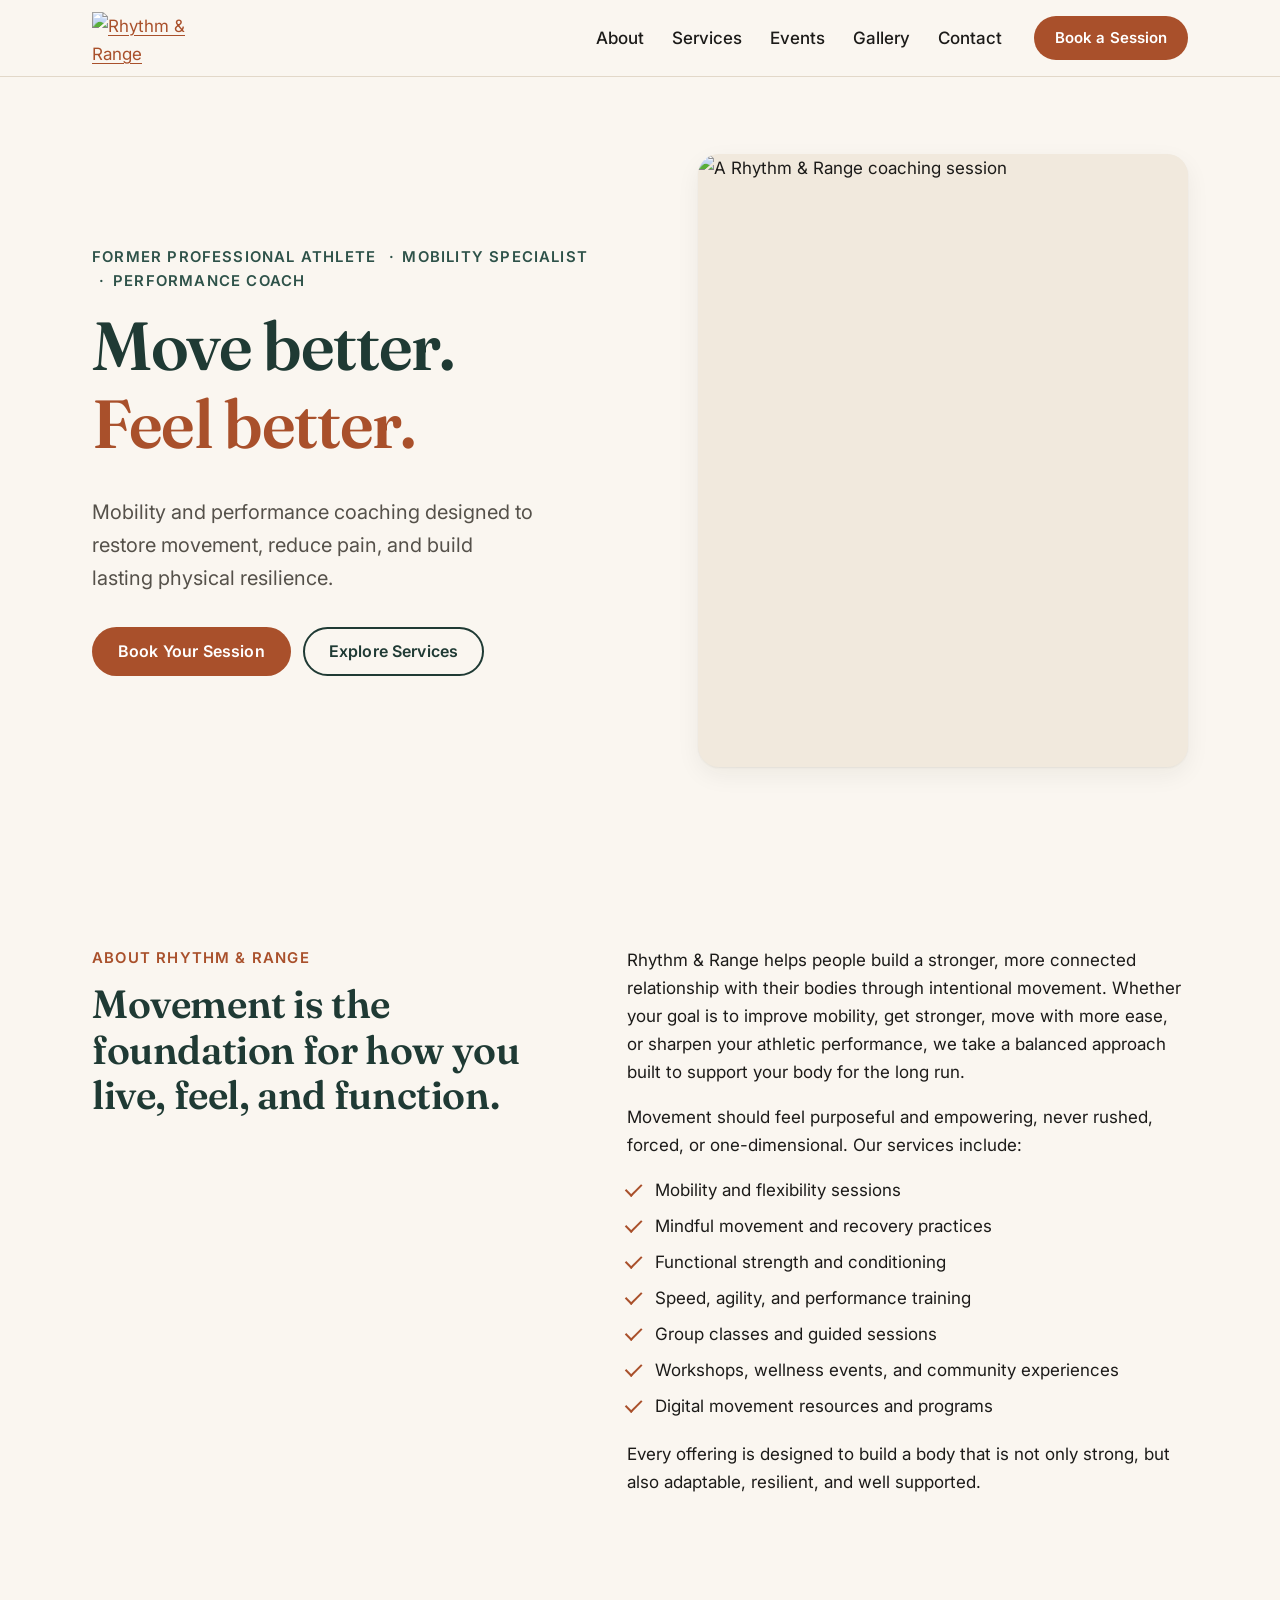
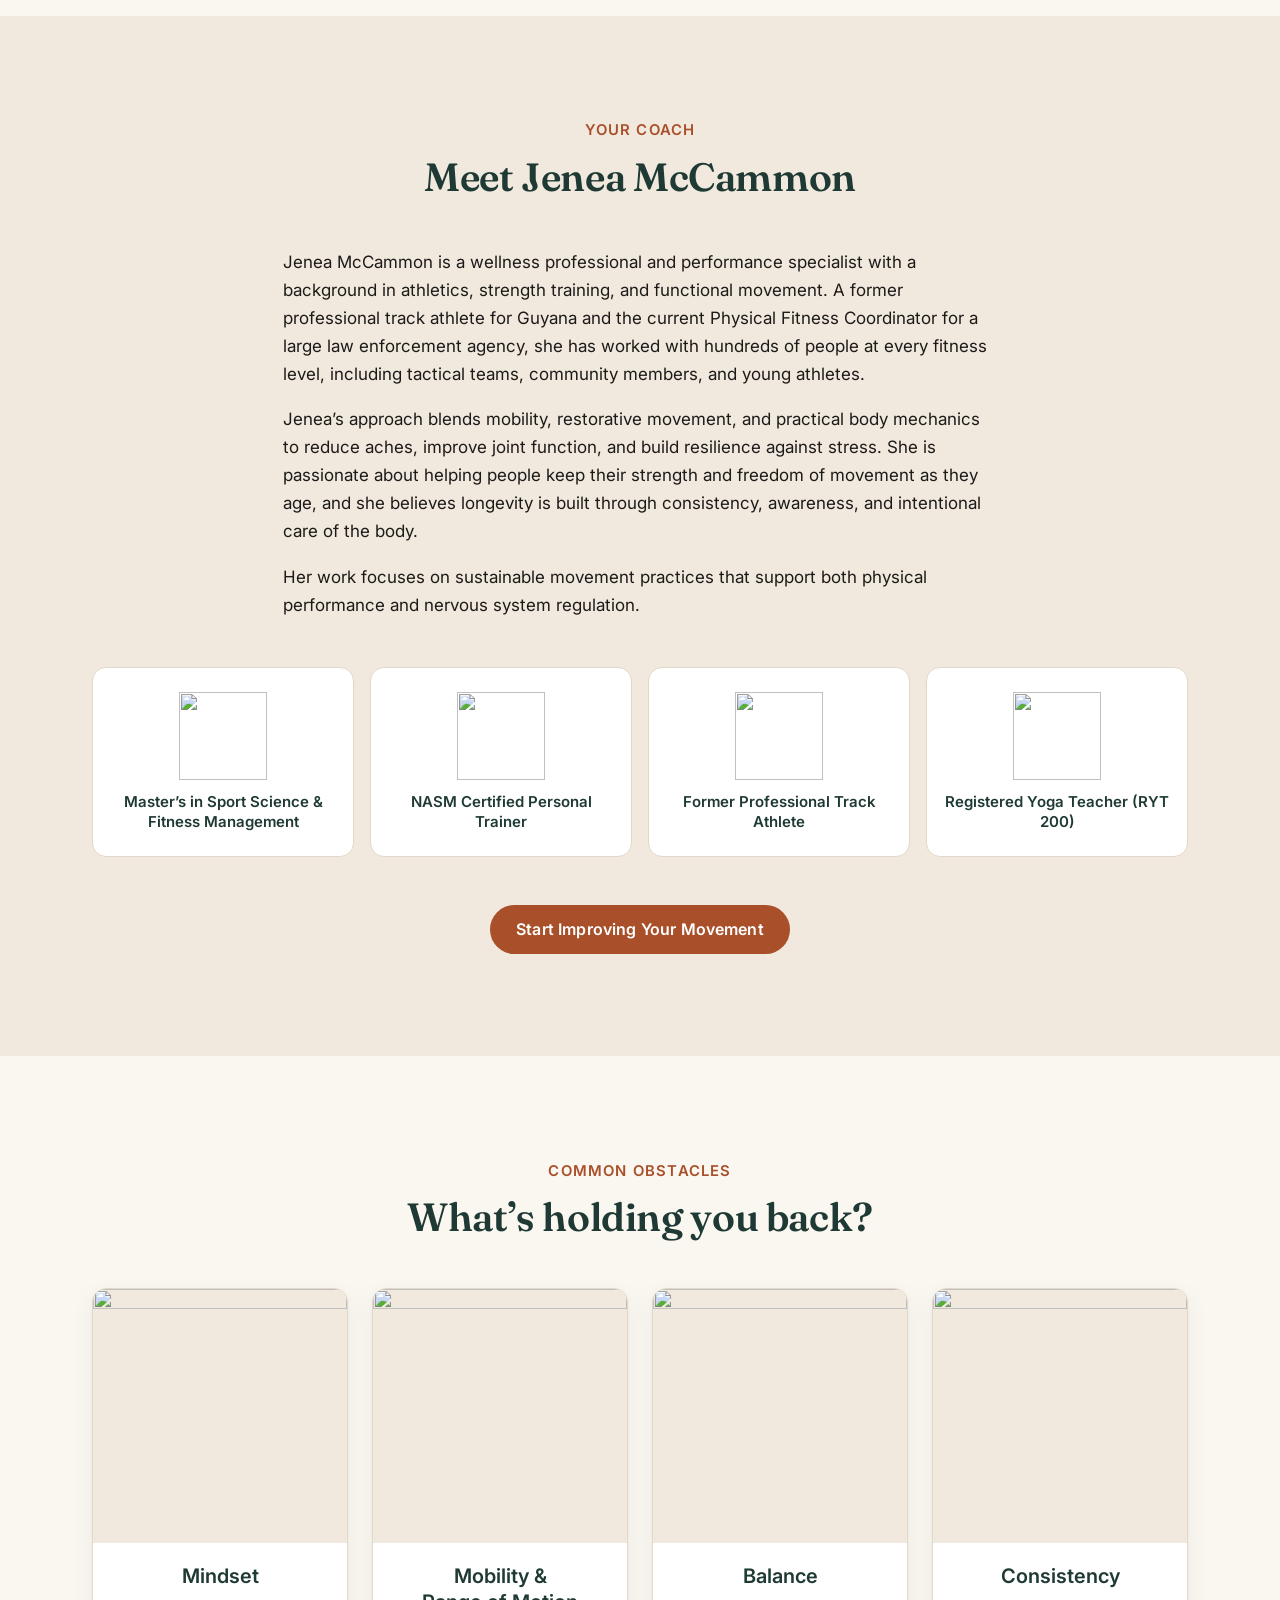
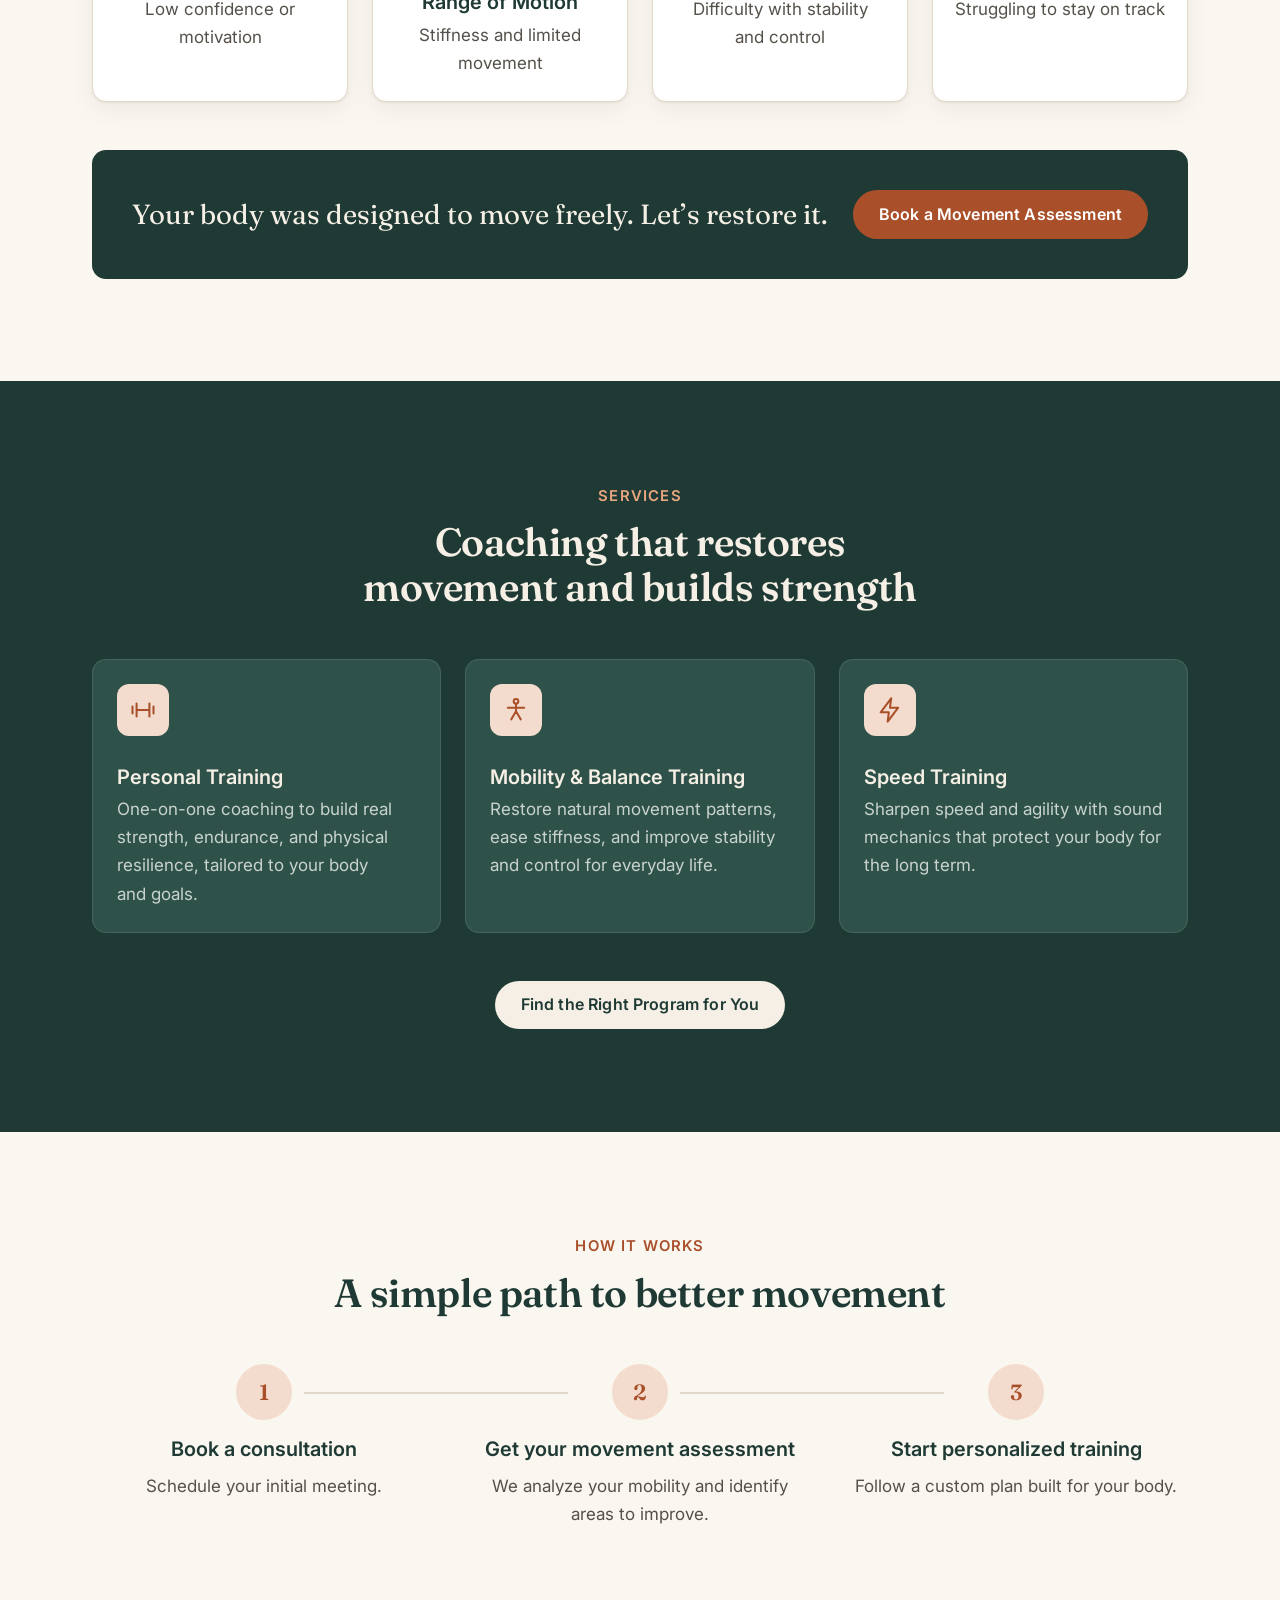
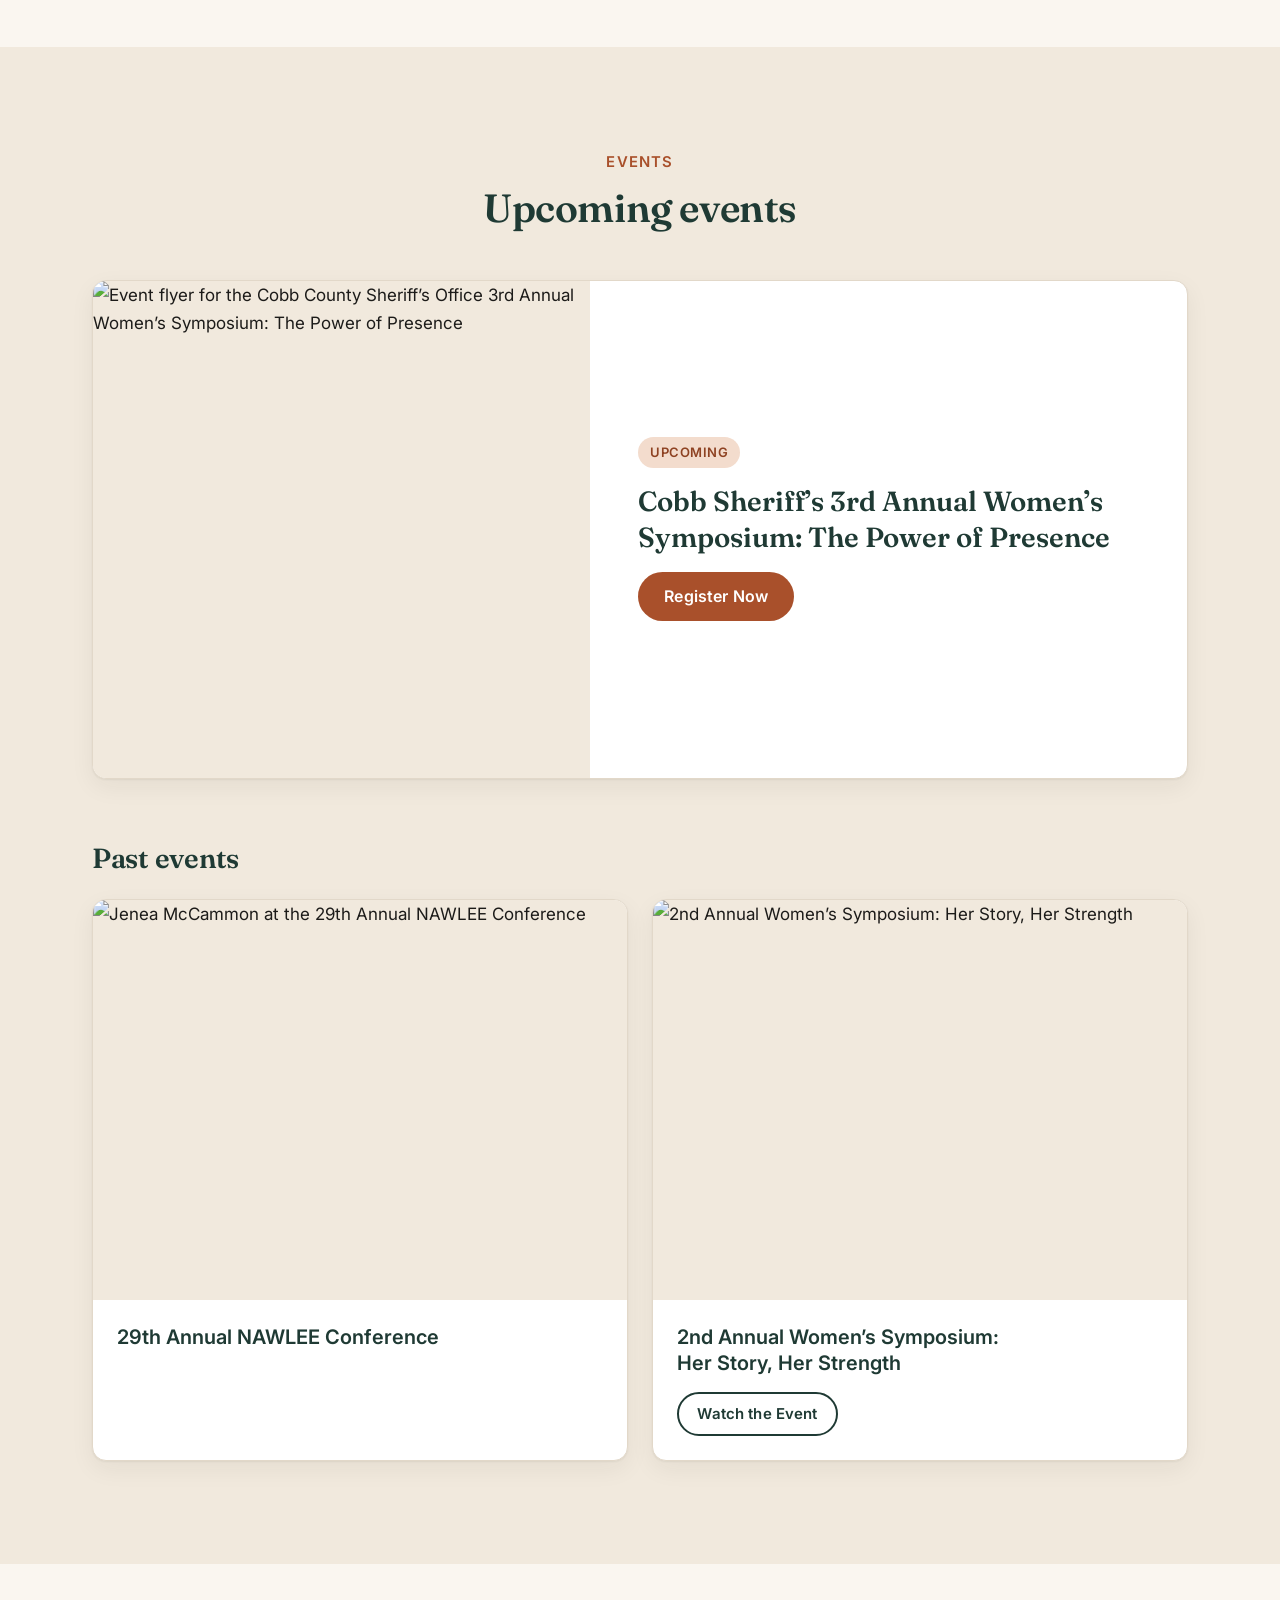
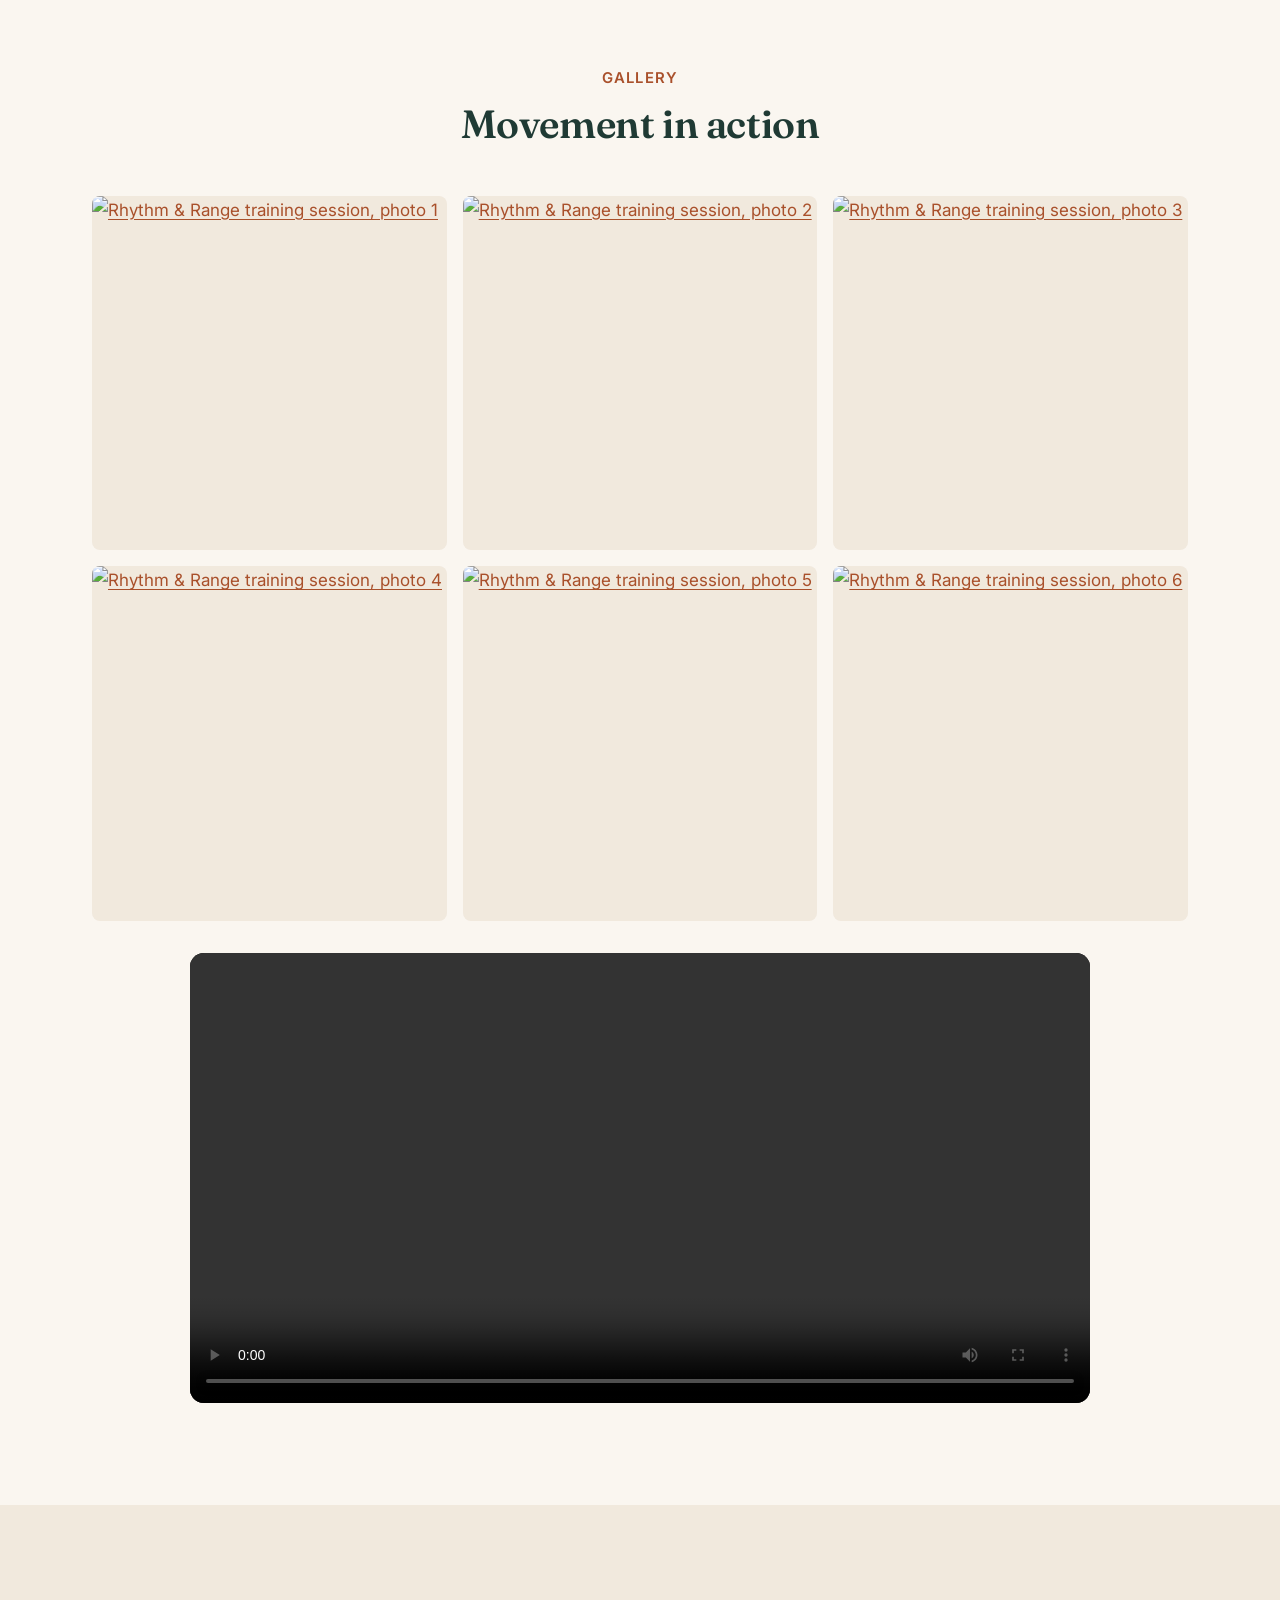
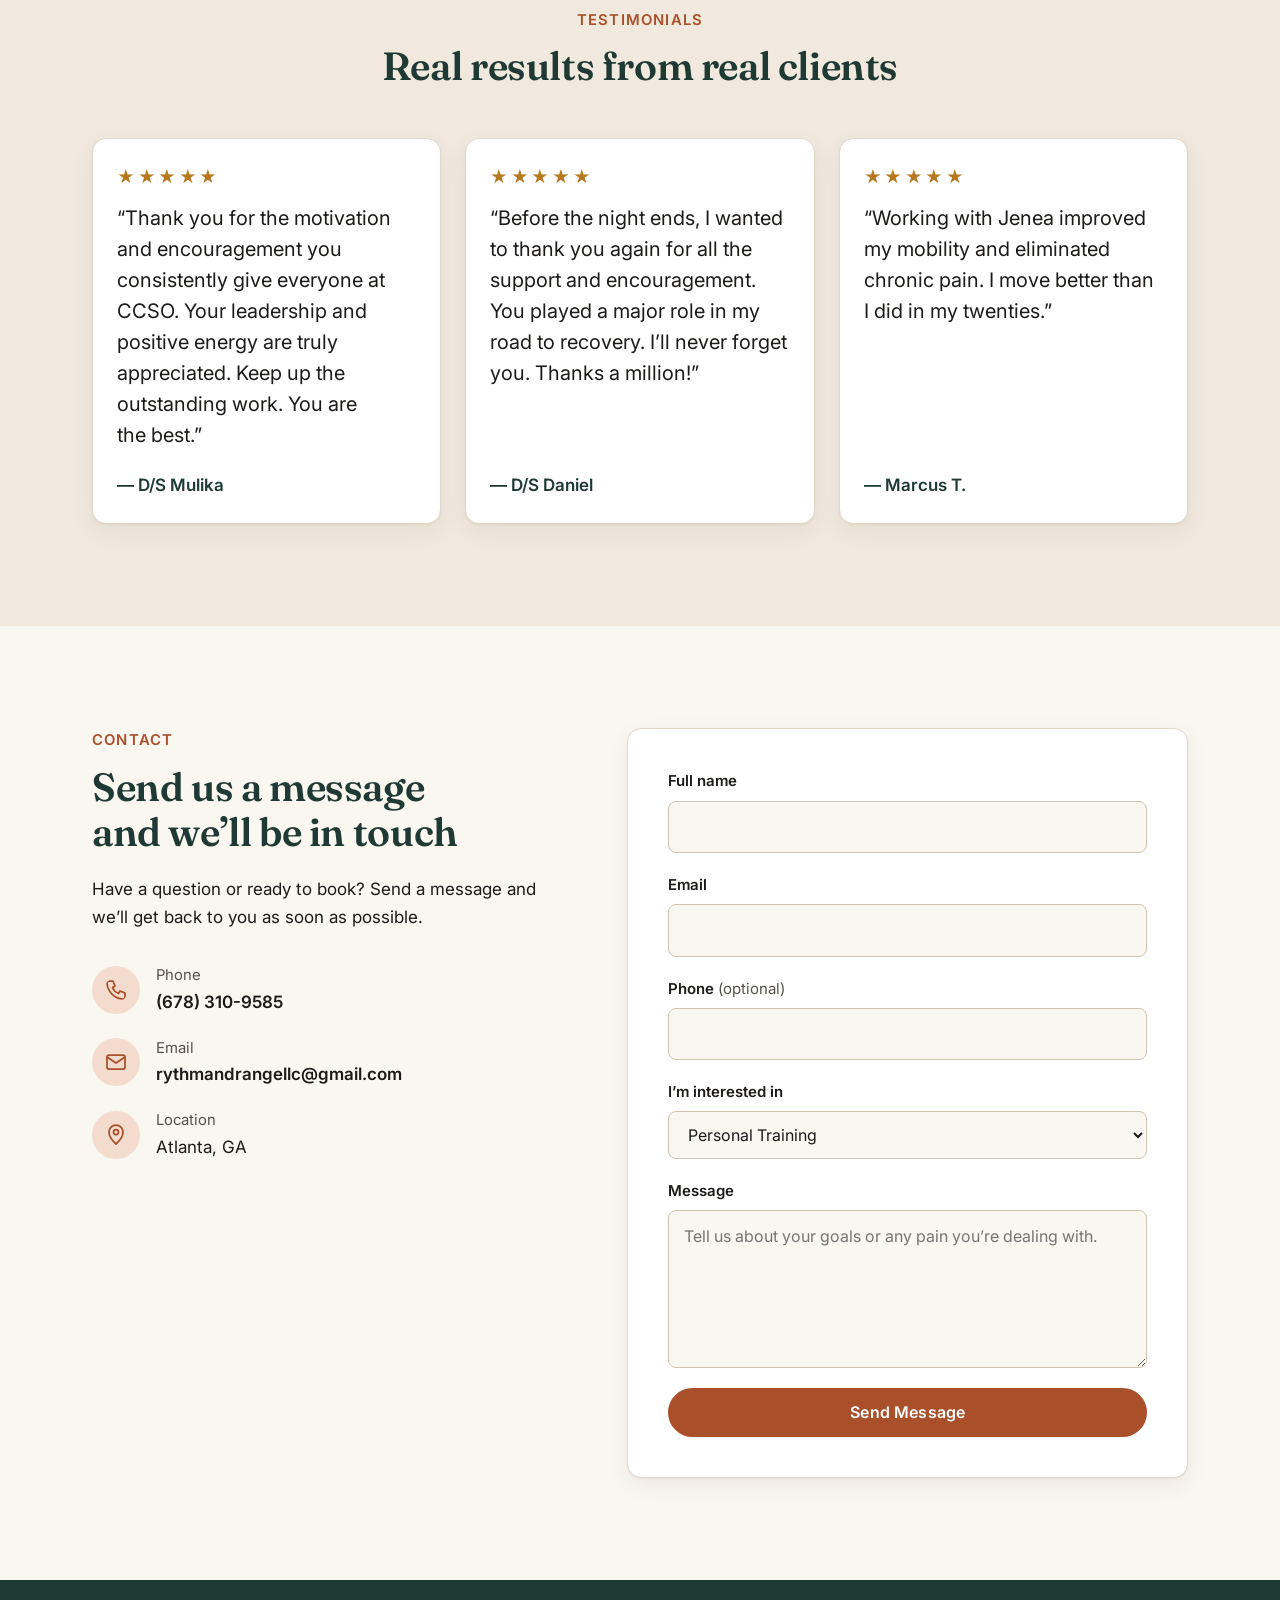
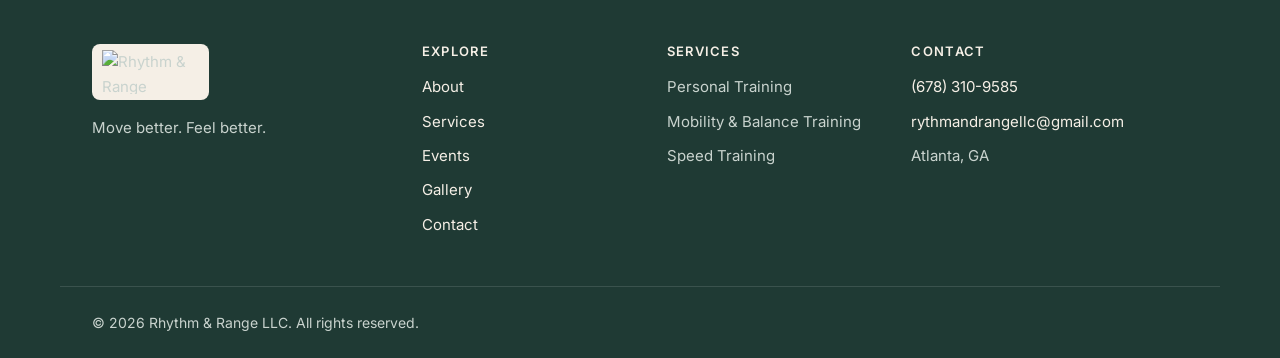
==== rhythmandrange/index.html @ 9c52c7d4 "Add static rebuild of rhythmandrange.com for Netlify Single-page HTML/CSS rebuild of the WordPress s" ====
<!doctype html>
<html lang="en-US">
<head>
  <meta charset="utf-8">
  <meta name="viewport" content="width=device-width, initial-scale=1">
  <title>Rhythm &amp; Range | Mobility &amp; Performance Coaching in Atlanta, GA</title>
  <meta name="description" content="Mobility and performance coaching in Atlanta with Jenea McCammon, a former professional track athlete, NASM-certified trainer, and registered yoga teacher. Move better. Feel better.">
  <link rel="canonical" href="https://rhythmandrange.com/">
  <meta name="theme-color" content="#1F3A34">

  <meta property="og:type" content="website">
  <meta property="og:site_name" content="Rhythm &amp; Range">
  <meta property="og:title" content="Rhythm &amp; Range | Move Better. Feel Better.">
  <meta property="og:description" content="Mobility and performance coaching that restores movement, reduces pain, and builds lasting physical resilience.">
  <meta property="og:url" content="https://rhythmandrange.com/">
  <meta property="og:image" content="https://rhythmandrange.com/images/hero.jpg">
  <meta name="twitter:card" content="summary_large_image">

  <link rel="icon" href="images/favicon-32.png" sizes="32x32">
  <link rel="icon" href="images/favicon-192.png" sizes="192x192">
  <link rel="apple-touch-icon" href="images/favicon-180.png">

  <link rel="preconnect" href="https://fonts.googleapis.com">
  <link rel="preconnect" href="https://fonts.gstatic.com" crossorigin>
  <link rel="stylesheet" href="https://fonts.googleapis.com/css2?family=Fraunces:opsz,wght@9..144,500;9..144,600&family=Inter:wght@400;500;600&display=swap">
  <link rel="stylesheet" href="styles.css">
  <link rel="preload" as="image" href="images/hero.jpg" fetchpriority="high">

  <script type="application/ld+json">
  {
    "@context": "https://schema.org",
    "@type": "HealthAndBeautyBusiness",
    "name": "Rhythm & Range",
    "url": "https://rhythmandrange.com/",
    "logo": "https://rhythmandrange.com/images/logo.webp",
    "image": "https://rhythmandrange.com/images/hero.jpg",
    "description": "Mobility and performance coaching designed to restore movement, reduce pain, and build long-term physical resilience.",
    "telephone": "+1-678-310-9585",
    "email": "rythmandrangellc@gmail.com",
    "address": { "@type": "PostalAddress", "addressLocality": "Atlanta", "addressRegion": "GA", "addressCountry": "US" },
    "founder": { "@type": "Person", "name": "Jenea McCammon" }
  }
  </script>
</head>
<body>
  <a class="skip-link" href="#main">Skip to content</a>

  <header class="site-header" id="top">
    <div class="container header-inner">
      <a class="brand" href="#top" aria-label="Rhythm &amp; Range home">
        <img src="images/logo.webp" alt="Rhythm &amp; Range" width="176" height="80">
      </a>

      <button class="nav-toggle" type="button" aria-expanded="false" aria-controls="site-nav">
        <span class="nav-toggle-bar" aria-hidden="true"></span>
        <span class="visually-hidden">Menu</span>
      </button>

      <nav class="site-nav" id="site-nav" aria-label="Main">
        <ul>
          <li><a href="#about">About</a></li>
          <li><a href="#services">Services</a></li>
          <li><a href="#events">Events</a></li>
          <li><a href="#gallery">Gallery</a></li>
          <li><a href="#contact">Contact</a></li>
        </ul>
        <a class="btn btn-primary btn-sm" href="#contact">Book a Session</a>
      </nav>
    </div>
  </header>

  <main id="main">
    <!-- Hero -->
    <section class="hero">
      <div class="container hero-inner">
        <div class="hero-copy">
          <p class="eyebrow hero-tags"><span>Former Professional Athlete</span> <span>Mobility Specialist</span> <span>Performance Coach</span></p>
          <h1>Move better. <span>Feel better.</span></h1>
          <p class="lead">Mobility and performance coaching designed to restore movement, reduce pain, and build lasting physical resilience.</p>
          <div class="btn-row">
            <a class="btn btn-primary" href="#contact">Book Your Session</a>
            <a class="btn btn-secondary" href="#services">Explore Services</a>
          </div>
        </div>
        <div class="hero-media">
          <img src="images/hero.jpg" alt="A Rhythm &amp; Range coaching session" width="720" height="880" fetchpriority="high">
        </div>
      </div>
    </section>

    <!-- About -->
    <section class="section" id="about" aria-labelledby="about-title">
      <div class="container split">
        <div>
          <p class="eyebrow">About Rhythm &amp; Range</p>
          <h2 id="about-title">Movement is the foundation for how you live, feel, and function.</h2>
        </div>
        <div class="prose">
          <p>Rhythm &amp; Range helps people build a stronger, more connected relationship with their bodies through intentional movement. Whether your goal is to improve mobility, get stronger, move with more ease, or sharpen your athletic performance, we take a balanced approach built to support your body for the long run.</p>
          <p>Movement should feel purposeful and empowering, never rushed, forced, or one-dimensional. Our services include:</p>
          <ul class="check-list">
            <li>Mobility and flexibility sessions</li>
            <li>Mindful movement and recovery practices</li>
            <li>Functional strength and conditioning</li>
            <li>Speed, agility, and performance training</li>
            <li>Group classes and guided sessions</li>
            <li>Workshops, wellness events, and community experiences</li>
            <li>Digital movement resources and programs</li>
          </ul>
          <p>Every offering is designed to build a body that is not only strong, but also adaptable, resilient, and well supported.</p>
        </div>
      </div>
    </section>

    <!-- Specialist -->
    <section class="section section-tint" aria-labelledby="specialist-title">
      <div class="container">
        <div class="section-head">
          <p class="eyebrow">Your Coach</p>
          <h2 id="specialist-title">Meet Jenea McCammon</h2>
        </div>
        <div class="prose prose-wide">
          <p>Jenea McCammon is a wellness professional and performance specialist with a background in athletics, strength training, and functional movement. A former professional track athlete for Guyana and the current Physical Fitness Coordinator for a large law enforcement agency, she has worked with hundreds of people at every fitness level, including tactical teams, community members, and young athletes.</p>
          <p>Jenea’s approach blends mobility, restorative movement, and practical body mechanics to reduce aches, improve joint function, and build resilience against stress. She is passionate about helping people keep their strength and freedom of movement as they age, and she believes longevity is built through consistency, awareness, and intentional care of the body.</p>
          <p>Her work focuses on sustainable movement practices that support both physical performance and nervous system regulation.</p>
        </div>

        <ul class="credentials" aria-label="Credentials">
          <li><img src="images/cred-masters.png" alt="" width="96" height="96" loading="lazy"><span>Master’s in Sport Science &amp; Fitness Management</span></li>
          <li><img src="images/cred-nasm.png" alt="" width="96" height="96" loading="lazy"><span>NASM Certified Personal Trainer</span></li>
          <li><img src="images/cred-track.webp" alt="" width="96" height="96" loading="lazy"><span>Former Professional Track Athlete</span></li>
          <li><img src="images/cred-ryt.webp" alt="" width="96" height="96" loading="lazy"><span>Registered Yoga Teacher (RYT 200)</span></li>
        </ul>

        <div class="center">
          <a class="btn btn-primary" href="#contact">Start Improving Your Movement</a>
        </div>
      </div>
    </section>

    <!-- Challenges -->
    <section class="section" aria-labelledby="challenges-title">
      <div class="container">
        <div class="section-head">
          <p class="eyebrow">Common Obstacles</p>
          <h2 id="challenges-title">What’s holding you back?</h2>
        </div>
        <ul class="card-grid card-grid-4">
          <li class="card card-media">
            <img src="images/focus-mindset.png" alt="" width="296" height="300" loading="lazy">
            <h3>Mindset</h3>
            <p>Low confidence or motivation</p>
          </li>
          <li class="card card-media">
            <img src="images/focus-mobility.jpg" alt="" width="296" height="300" loading="lazy">
            <h3>Mobility &amp; Range of Motion</h3>
            <p>Stiffness and limited movement</p>
          </li>
          <li class="card card-media">
            <img src="images/focus-balance.png" alt="" width="296" height="300" loading="lazy">
            <h3>Balance</h3>
            <p>Difficulty with stability and control</p>
          </li>
          <li class="card card-media">
            <img src="images/focus-consistency.png" alt="" width="296" height="300" loading="lazy">
            <h3>Consistency</h3>
            <p>Struggling to stay on track</p>
          </li>
        </ul>
        <div class="callout">
          <p>Your body was designed to move freely. Let’s restore it.</p>
          <a class="btn btn-primary" href="#contact">Book a Movement Assessment</a>
        </div>
      </div>
    </section>

    <!-- Services -->
    <section class="section section-dark" id="services" aria-labelledby="services-title">
      <div class="container">
        <div class="section-head">
          <p class="eyebrow">Services</p>
          <h2 id="services-title">Coaching that restores movement and builds strength</h2>
        </div>
        <ul class="card-grid card-grid-3">
          <li class="card service">
            <svg class="icon" viewBox="0 0 24 24" aria-hidden="true"><path d="M6.5 6.5v11M17.5 6.5v11M3 9v6M21 9v6M6.5 12h11"/></svg>
            <h3>Personal Training</h3>
            <p>One-on-one coaching to build real strength, endurance, and physical resilience, tailored to your body and goals.</p>
          </li>
          <li class="card service">
            <svg class="icon" viewBox="0 0 24 24" aria-hidden="true"><circle cx="12" cy="4.5" r="2"/><path d="M12 7v6m0 0-4 7m4-7 4 7M5 10h14"/></svg>
            <h3>Mobility &amp; Balance Training</h3>
            <p>Restore natural movement patterns, ease stiffness, and improve stability and control for everyday life.</p>
          </li>
          <li class="card service">
            <svg class="icon" viewBox="0 0 24 24" aria-hidden="true"><path d="M13 2 4 14h7l-1 8 9-12h-7l1-8z"/></svg>
            <h3>Speed Training</h3>
            <p>Sharpen speed and agility with sound mechanics that protect your body for the long term.</p>
          </li>
        </ul>
        <div class="center">
          <a class="btn btn-on-dark" href="#contact">Find the Right Program for You</a>
        </div>
      </div>
    </section>

    <!-- Process -->
    <section class="section" aria-labelledby="process-title">
      <div class="container">
        <div class="section-head">
          <p class="eyebrow">How It Works</p>
          <h2 id="process-title">A simple path to better movement</h2>
        </div>
        <ol class="steps">
          <li>
            <span class="step-num" aria-hidden="true">1</span>
            <h3>Book a consultation</h3>
            <p>Schedule your initial meeting.</p>
          </li>
          <li>
            <span class="step-num" aria-hidden="true">2</span>
            <h3>Get your movement assessment</h3>
            <p>We analyze your mobility and identify areas to improve.</p>
          </li>
          <li>
            <span class="step-num" aria-hidden="true">3</span>
            <h3>Start personalized training</h3>
            <p>Follow a custom plan built for your body.</p>
          </li>
        </ol>
      </div>
    </section>

    <!-- Events -->
    <section class="section section-tint" id="events" aria-labelledby="events-title">
      <div class="container">
        <div class="section-head">
          <p class="eyebrow">Events</p>
          <h2 id="events-title">Upcoming events</h2>
        </div>
        <article class="event event-feature">
          <img src="images/event-symposium-3.webp" alt="Event flyer for the Cobb County Sheriff’s Office 3rd Annual Women’s Symposium: The Power of Presence" width="768" height="768" loading="lazy">
          <div class="event-body">
            <p class="tag">Upcoming</p>
            <h3>Cobb Sheriff’s 3rd Annual Women’s Symposium: The Power of Presence</h3>
            <a class="btn btn-primary" href="https://www.zeffy.com/en-US/ticketing/the-power-of-presence-ccso-women-in-law-enforcement-symposium" target="_blank" rel="noopener">Register Now<span class="visually-hidden"> (opens in a new tab)</span></a>
          </div>
        </article>

        <h2 class="subhead" id="past-events">Past events</h2>
        <ul class="card-grid card-grid-2" aria-labelledby="past-events">
          <li class="card event">
            <img src="images/event-nawlee.jpeg" alt="Jenea McCammon at the 29th Annual NAWLEE Conference" width="798" height="1024" loading="lazy">
            <div class="event-body">
              <h3>29th Annual NAWLEE Conference</h3>
            </div>
          </li>
          <li class="card event">
            <img src="images/event-symposium-2.jpg" alt="2nd Annual Women’s Symposium: Her Story, Her Strength" width="1024" height="587" loading="lazy">
            <div class="event-body">
              <h3>2nd Annual Women’s Symposium: Her Story, Her Strength</h3>
              <a class="btn btn-secondary btn-sm" href="https://www.youtube.com/watch?v=nhtXXKRwZ-I" target="_blank" rel="noopener">Watch the Event<span class="visually-hidden"> (opens in a new tab)</span></a>
            </div>
          </li>
        </ul>
      </div>
    </section>

    <!-- Gallery -->
    <section class="section" id="gallery" aria-labelledby="gallery-title">
      <div class="container">
        <div class="section-head">
          <p class="eyebrow">Gallery</p>
          <h2 id="gallery-title">Movement in action</h2>
        </div>
        <ul class="gallery">
          <li><a href="images/gallery-1.jpg"><img src="images/gallery-1.jpg" alt="Rhythm &amp; Range training session, photo 1" loading="lazy"></a></li>
          <li><a href="images/gallery-2.jpg"><img src="images/gallery-2.jpg" alt="Rhythm &amp; Range training session, photo 2" loading="lazy"></a></li>
          <li><a href="images/gallery-3.jpeg"><img src="images/gallery-3.jpeg" alt="Rhythm &amp; Range training session, photo 3" loading="lazy"></a></li>
          <li><a href="images/gallery-4.webp"><img src="images/gallery-4.webp" alt="Rhythm &amp; Range training session, photo 4" loading="lazy"></a></li>
          <li><a href="images/gallery-5.jpg"><img src="images/gallery-5.jpg" alt="Rhythm &amp; Range training session, photo 5" loading="lazy"></a></li>
          <li><a href="images/gallery-6.png"><img src="images/gallery-6.png" alt="Rhythm &amp; Range training session, photo 6" loading="lazy"></a></li>
        </ul>
        <video class="gallery-video" src="images/movement.mp4" controls preload="metadata" playsinline controlslist="nodownload" aria-label="Rhythm &amp; Range movement session video"></video>
      </div>

      <dialog class="lightbox" aria-label="Photo viewer">
        <img src="" alt="">
        <button class="lightbox-close" type="button" aria-label="Close photo viewer">×</button>
      </dialog>
    </section>

    <!-- Testimonials -->
    <section class="section section-tint" aria-labelledby="testimonials-title">
      <div class="container">
        <div class="section-head">
          <p class="eyebrow">Testimonials</p>
          <h2 id="testimonials-title">Real results from real clients</h2>
        </div>
        <ul class="card-grid card-grid-3">
          <li class="card quote">
            <p class="stars" aria-label="5 out of 5 stars">★★★★★</p>
            <blockquote><p>“Thank you for the motivation and encouragement you consistently give everyone at CCSO. Your leadership and positive energy are truly appreciated. Keep up the outstanding work. You are the best.”</p></blockquote>
            <p class="cite">D/S Mulika</p>
          </li>
          <li class="card quote">
            <p class="stars" aria-label="5 out of 5 stars">★★★★★</p>
            <blockquote><p>“Before the night ends, I wanted to thank you again for all the support and encouragement. You played a major role in my road to recovery. I’ll never forget you. Thanks a million!”</p></blockquote>
            <p class="cite">D/S Daniel</p>
          </li>
          <li class="card quote">
            <p class="stars" aria-label="5 out of 5 stars">★★★★★</p>
            <blockquote><p>“Working with Jenea improved my mobility and eliminated chronic pain. I move better than I did in my twenties.”</p></blockquote>
            <p class="cite">Marcus T.</p>
          </li>
        </ul>
      </div>
    </section>

    <!-- Contact -->
    <section class="section" id="contact" aria-labelledby="contact-title">
      <div class="container split">
        <div>
          <p class="eyebrow">Contact</p>
          <h2 id="contact-title">Send us a message and we’ll be in touch</h2>
          <p>Have a question or ready to book? Send a message and we’ll get back to you as soon as possible.</p>
          <ul class="contact-list">
            <li>
              <svg class="icon" viewBox="0 0 24 24" aria-hidden="true"><path d="M5 3h4l2 5-2.5 1.5a11 11 0 0 0 6 6L16 13l5 2v4a2 2 0 0 1-2 2A17 17 0 0 1 3 5a2 2 0 0 1 2-2"/></svg>
              <div><span class="label">Phone</span><a href="tel:+16783109585">(678) 310-9585</a></div>
            </li>
            <li>
              <svg class="icon" viewBox="0 0 24 24" aria-hidden="true"><rect x="3" y="5" width="18" height="14" rx="2"/><path d="m3 7 9 6 9-6"/></svg>
              <div><span class="label">Email</span><a href="mailto:rythmandrangellc@gmail.com">rythmandrangellc@gmail.com</a></div>
            </li>
            <li>
              <svg class="icon" viewBox="0 0 24 24" aria-hidden="true"><path d="M12 21s-7-6.2-7-12a7 7 0 0 1 14 0c0 5.8-7 12-7 12z"/><circle cx="12" cy="9" r="2.5"/></svg>
              <div><span class="label">Location</span><span>Atlanta, GA</span></div>
            </li>
          </ul>
        </div>

        <form class="form card" name="contact" method="POST" action="/thank-you.html" data-netlify="true" netlify-honeypot="company">
          <input type="hidden" name="form-name" value="contact">
          <p class="visually-hidden"><label>Leave this field empty <input name="company" tabindex="-1" autocomplete="off"></label></p>

          <div class="field">
            <label for="name">Full name</label>
            <input id="name" name="name" type="text" autocomplete="name" required>
          </div>
          <div class="field">
            <label for="email">Email</label>
            <input id="email" name="email" type="email" autocomplete="email" required>
          </div>
          <div class="field">
            <label for="phone">Phone <span class="optional">(optional)</span></label>
            <input id="phone" name="phone" type="tel" autocomplete="tel" inputmode="tel">
          </div>
          <div class="field">
            <label for="interest">I’m interested in</label>
            <select id="interest" name="interest">
              <option>Personal Training</option>
              <option>Mobility &amp; Balance Training</option>
              <option>Speed Training</option>
              <option>Group classes or events</option>
              <option>Not sure yet</option>
            </select>
          </div>
          <div class="field">
            <label for="message">Message</label>
            <textarea id="message" name="message" rows="5" placeholder="Tell us about your goals or any pain you’re dealing with."></textarea>
          </div>
          <button class="btn btn-primary btn-block" type="submit">Send Message</button>
        </form>
      </div>
    </section>
  </main>

  <footer class="site-footer">
    <div class="container footer-grid">
      <div>
        <img class="footer-logo" src="images/logo.webp" alt="Rhythm &amp; Range" width="176" height="80" loading="lazy">
        <p>Move better. Feel better.</p>
      </div>
      <nav aria-label="Footer">
        <h2>Explore</h2>
        <ul>
          <li><a href="#about">About</a></li>
          <li><a href="#services">Services</a></li>
          <li><a href="#events">Events</a></li>
          <li><a href="#gallery">Gallery</a></li>
          <li><a href="#contact">Contact</a></li>
        </ul>
      </nav>
      <div>
        <h2>Services</h2>
        <ul>
          <li>Personal Training</li>
          <li>Mobility &amp; Balance Training</li>
          <li>Speed Training</li>
        </ul>
      </div>
      <div>
        <h2>Contact</h2>
        <ul>
          <li><a href="tel:+16783109585">(678) 310-9585</a></li>
          <li><a href="mailto:rythmandrangellc@gmail.com">rythmandrangellc@gmail.com</a></li>
          <li>Atlanta, GA</li>
        </ul>
      </div>
    </div>
    <div class="container footer-bottom">
      <p>© <span data-year>2026</span> Rhythm &amp; Range LLC. All rights reserved.</p>
    </div>
  </footer>

  <script src="main.js" defer></script>
</body>
</html>
---- rhythmandrange/styles.css ----
/* Rhythm & Range
   All brand colors live in :root. To retune the palette to the photography,
   change these tokens only. Every text/background pair below meets WCAG AA. */
:root {
  /* Palette: earthy wellness, deep evergreen + warm clay on sand */
  --ink: #1C1B19;          /* body text */
  --ink-muted: #55514A;    /* secondary text (7.0:1 on --bg) */
  --bg: #FAF6F0;           /* page background (warm sand) */
  --surface: #FFFFFF;      /* cards, form */
  --tint: #F1E9DD;         /* alternating sections */
  --line: #E2D8C9;         /* borders, dividers */
  --primary: #1F3A34;      /* evergreen: dark sections, headings */
  --primary-soft: #2E5249;
  --accent: #A9502B;       /* clay: primary buttons (5.3:1 with white) */
  --accent-hover: #8E4222;
  --accent-soft: #F3DCCD;  /* clay tint for tags/icons */
  --on-dark: #F5EFE6;
  --on-dark-muted: #C9D3CE;
  --focus: #D98A3D;

  --font-display: "Fraunces", Georgia, "Times New Roman", serif;
  --font-body: "Inter", system-ui, -apple-system, "Segoe UI", Roboto, sans-serif;

  /* Fluid type scale (1.25 ratio) */
  --step--1: clamp(0.875rem, 0.85rem + 0.1vw, 0.9375rem);
  --step-0: clamp(1rem, 0.97rem + 0.15vw, 1.0625rem);
  --step-1: clamp(1.125rem, 1.08rem + 0.25vw, 1.25rem);
  --step-2: clamp(1.375rem, 1.25rem + 0.6vw, 1.75rem);
  --step-3: clamp(1.75rem, 1.5rem + 1.2vw, 2.5rem);
  --step-4: clamp(2.5rem, 1.9rem + 3vw, 4.25rem);

  --radius: 14px;
  --radius-sm: 8px;
  --shadow: 0 1px 2px rgb(28 27 25 / 0.06), 0 8px 24px rgb(28 27 25 / 0.06);
  --container: 1160px;
  --gutter: clamp(1rem, 4vw, 2rem);
  --section-y: clamp(4rem, 8vw, 7rem);
  --header-h: 76px;
}

*, *::before, *::after { box-sizing: border-box; }
html { scroll-behavior: smooth; scroll-padding-top: var(--header-h); -webkit-text-size-adjust: 100%; }
@media (prefers-reduced-motion: reduce) { html { scroll-behavior: auto; } *, *::before, *::after { transition: none !important; } }
body {
  margin: 0;
  background: var(--bg);
  color: var(--ink);
  font-family: var(--font-body);
  font-size: var(--step-0);
  line-height: 1.65;
  -webkit-font-smoothing: antialiased;
  text-rendering: optimizeLegibility;
}
img, video { display: block; max-width: 100%; height: auto; }
a { color: var(--accent); text-underline-offset: 3px; }
a:hover { color: var(--accent-hover); }
:focus-visible { outline: 3px solid var(--focus); outline-offset: 3px; border-radius: 4px; }
ul, ol { padding: 0; margin: 0; list-style: none; }

h1, h2, h3 { font-family: var(--font-display); color: var(--primary); font-weight: 600; line-height: 1.15; letter-spacing: -0.01em; margin: 0 0 0.5em; text-wrap: balance; }
h1 { font-size: var(--step-4); letter-spacing: -0.02em; }
h2 { font-size: var(--step-3); }
h3 { font-size: var(--step-1); font-family: var(--font-body); font-weight: 600; letter-spacing: 0; line-height: 1.3; }
p { margin: 0 0 1em; text-wrap: pretty; }

.container { width: 100%; max-width: var(--container); margin-inline: auto; padding-inline: var(--gutter); }
.center { text-align: center; margin-top: 3rem; }
.visually-hidden { position: absolute !important; width: 1px; height: 1px; overflow: hidden; clip: rect(0 0 0 0); white-space: nowrap; }
.skip-link { position: absolute; left: 1rem; top: -100px; z-index: 100; background: var(--primary); color: var(--on-dark); padding: 0.75rem 1rem; border-radius: var(--radius-sm); }
.skip-link:focus { top: 1rem; }

.eyebrow { font-size: var(--step--1); font-weight: 600; letter-spacing: 0.08em; text-transform: uppercase; color: var(--accent); margin-bottom: 0.75rem; }
.lead { font-size: var(--step-1); color: var(--ink-muted); max-width: 34ch; }

/* Buttons: one primary style, one secondary, consistent sizing, 48px touch target */
.btn {
  display: inline-flex; align-items: center; justify-content: center; gap: 0.5rem;
  min-height: 48px; padding: 0.8rem 1.5rem;
  font: 600 1rem/1.2 var(--font-body); letter-spacing: 0.01em;
  border-radius: 999px; border: 2px solid transparent;
  text-decoration: none; cursor: pointer; white-space: nowrap;
  transition: background-color .2s, color .2s, border-color .2s, transform .2s;
}
.btn:active { transform: translateY(1px); }
.btn-primary { background: var(--accent); color: #fff; }
.btn-primary:hover { background: var(--accent-hover); color: #fff; }
.btn-secondary { background: transparent; color: var(--primary); border-color: var(--primary); }
.btn-secondary:hover { background: var(--primary); color: var(--on-dark); }
.btn-on-dark { background: var(--on-dark); color: var(--primary); }
.btn-on-dark:hover { background: #fff; color: var(--primary); }
.btn-sm { min-height: 44px; padding: 0.6rem 1.15rem; font-size: 0.9375rem; }
.btn-block { width: 100%; }
.btn-row { display: flex; flex-wrap: wrap; gap: 0.75rem; margin-top: 2rem; }

/* Header */
.site-header { position: sticky; top: 0; z-index: 50; background: rgb(250 246 240 / 0.92); backdrop-filter: saturate(1.4) blur(10px); border-bottom: 1px solid var(--line); }
.header-inner { display: flex; align-items: center; justify-content: space-between; min-height: var(--header-h); gap: 1rem; }
.brand img { height: 52px; width: auto; }
.site-nav { display: flex; align-items: center; gap: 2rem; }
.site-nav ul { display: flex; gap: 1.75rem; }
.site-nav ul a { color: var(--ink); font-weight: 500; text-decoration: none; padding: 0.5rem 0; }
.site-nav ul a:hover { color: var(--accent); }
.nav-toggle { display: none; }

@media (max-width: 860px) {
  .nav-toggle { display: inline-flex; align-items: center; justify-content: center; width: 48px; height: 48px; background: none; border: 0; cursor: pointer; }
  .nav-toggle-bar, .nav-toggle-bar::before, .nav-toggle-bar::after { display: block; width: 22px; height: 2px; background: var(--primary); position: relative; transition: transform .2s, background-color .2s; }
  .nav-toggle-bar::before, .nav-toggle-bar::after { content: ""; position: absolute; left: 0; }
  .nav-toggle-bar::before { top: -7px; } .nav-toggle-bar::after { top: 7px; }
  .nav-toggle[aria-expanded="true"] .nav-toggle-bar { background: transparent; }
  .nav-toggle[aria-expanded="true"] .nav-toggle-bar::before { transform: translateY(7px) rotate(45deg); }
  .nav-toggle[aria-expanded="true"] .nav-toggle-bar::after { transform: translateY(-7px) rotate(-45deg); }
  .site-nav { display: none; position: absolute; inset: var(--header-h) 0 auto 0; flex-direction: column; align-items: stretch; gap: 1rem; padding: 1rem var(--gutter) 1.5rem; background: var(--bg); border-bottom: 1px solid var(--line); box-shadow: var(--shadow); }
  .site-nav.is-open { display: flex; }
  .site-nav ul { flex-direction: column; gap: 0; }
  .site-nav ul a { display: block; padding: 0.85rem 0; border-bottom: 1px solid var(--line); }
  .brand img { height: 44px; }
}

/* Hero */
.hero { padding-block: clamp(2.5rem, 6vw, 5rem); }
.hero-inner { display: grid; grid-template-columns: 1.05fr 0.95fr; gap: clamp(2rem, 5vw, 4rem); align-items: center; }
.hero h1 span { color: var(--accent); display: block; }
.hero .eyebrow { color: var(--primary-soft); }
.hero-tags span { white-space: nowrap; }
.hero-tags span + span::before { content: "·"; margin: 0 0.5em; }
.hero-media img { width: 100%; aspect-ratio: 4 / 5; object-fit: cover; border-radius: calc(var(--radius) * 1.5); box-shadow: var(--shadow); background: var(--tint); }
@media (max-width: 860px) {
  .hero-inner { grid-template-columns: 1fr; }
  .hero-media { order: -1; }
  .hero-media img { aspect-ratio: 4 / 3; }
}

/* Sections */
.section { padding-block: var(--section-y); }
.section-tint { background: var(--tint); }
.section-dark { background: var(--primary); color: var(--on-dark); }
.section-dark h2 { color: var(--on-dark); }
.section-dark .eyebrow { color: #E9A77F; }
.section-head { max-width: 720px; margin: 0 auto 3rem; text-align: center; }
.subhead { font-size: var(--step-2); margin: 4rem 0 1.5rem; }
.split { display: grid; grid-template-columns: 0.9fr 1.1fr; gap: clamp(2rem, 6vw, 5rem); align-items: start; }
@media (max-width: 860px) { .split { grid-template-columns: 1fr; } }
.prose { max-width: 65ch; color: var(--ink); }
.prose-wide { margin-inline: auto; }
.check-list { margin: 0 0 1.25rem; display: grid; gap: 0.5rem; }
.check-list li { position: relative; padding-left: 1.75rem; }
.check-list li::before { content: ""; position: absolute; left: 0; top: 0.5em; width: 1rem; height: 0.55rem; border-left: 2px solid var(--accent); border-bottom: 2px solid var(--accent); transform: rotate(-45deg) translateY(-2px); }

/* Credentials */
.credentials { display: grid; grid-template-columns: repeat(4, 1fr); gap: 1rem; margin-top: 3rem; }
.credentials li { display: flex; flex-direction: column; align-items: center; text-align: center; gap: 0.75rem; padding: 1.5rem 1rem; background: var(--surface); border: 1px solid var(--line); border-radius: var(--radius); font-weight: 600; font-size: 0.9375rem; line-height: 1.35; color: var(--primary); }
.credentials img { width: 88px; height: 88px; object-fit: contain; }
@media (max-width: 860px) { .credentials { grid-template-columns: repeat(2, 1fr); } }

/* Cards */
.card-grid { display: grid; gap: 1.5rem; }
.card-grid-2 { grid-template-columns: repeat(2, 1fr); }
.card-grid-3 { grid-template-columns: repeat(3, 1fr); }
.card-grid-4 { grid-template-columns: repeat(4, 1fr); }
@media (max-width: 960px) { .card-grid-4 { grid-template-columns: repeat(2, 1fr); } .card-grid-3 { grid-template-columns: 1fr; max-width: 560px; margin-inline: auto; } }
@media (max-width: 600px) { .card-grid-2, .card-grid-4 { grid-template-columns: 1fr; } }
.card { background: var(--surface); border: 1px solid var(--line); border-radius: var(--radius); padding: 1.5rem; box-shadow: var(--shadow); }
.card h3 { margin-bottom: 0.35rem; }
.card p { color: var(--ink-muted); margin: 0; }
.card-media { padding: 0 0 1.5rem; overflow: hidden; text-align: center; }
.card-media img { width: 100%; aspect-ratio: 1; object-fit: cover; margin-bottom: 1.25rem; background: var(--tint); }
.card-media h3, .card-media p { padding-inline: 1.25rem; }

.callout { margin-top: 3rem; padding: clamp(1.5rem, 4vw, 2.5rem); background: var(--primary); color: var(--on-dark); border-radius: var(--radius); display: flex; align-items: center; justify-content: space-between; gap: 1.5rem; flex-wrap: wrap; }
.callout p { margin: 0; font-family: var(--font-display); font-size: var(--step-2); line-height: 1.25; }

/* Services */
.section-dark .card { background: var(--primary-soft); border-color: rgb(255 255 255 / 0.1); box-shadow: none; }
.section-dark .card h3 { color: var(--on-dark); }
.section-dark .card p { color: var(--on-dark-muted); }
.icon { width: 28px; height: 28px; fill: none; stroke: currentColor; stroke-width: 1.75; stroke-linecap: round; stroke-linejoin: round; }
.service .icon { width: 52px; height: 52px; padding: 12px; border-radius: 12px; background: var(--accent-soft); color: var(--accent); margin-bottom: 1.25rem; }

/* Steps */
.steps { display: grid; grid-template-columns: repeat(3, 1fr); gap: 2rem; counter-reset: step; position: relative; }
.steps li { position: relative; text-align: center; padding: 0 0.5rem; }
.steps li:not(:last-child)::after { content: ""; position: absolute; top: 28px; left: calc(50% + 40px); right: calc(-50% + 40px); height: 2px; background: var(--line); }
.step-num { display: inline-grid; place-items: center; width: 56px; height: 56px; border-radius: 50%; background: var(--accent-soft); color: var(--accent); font: 600 1.375rem/1 var(--font-display); margin-bottom: 1rem; }
.steps p { color: var(--ink-muted); }
@media (max-width: 760px) { .steps { grid-template-columns: 1fr; } .steps li::after { display: none; } }

/* Events */
.event { padding: 0; overflow: hidden; display: flex; flex-direction: column; }
.event img { width: 100%; aspect-ratio: 4 / 3; object-fit: cover; background: var(--tint); }
.event-body { padding: 1.5rem; display: flex; flex-direction: column; align-items: flex-start; gap: 1rem; }
.event-body h3 { margin: 0; }
.event-feature { display: grid; grid-template-columns: 1fr 1.2fr; align-items: center; background: var(--surface); border: 1px solid var(--line); border-radius: var(--radius); box-shadow: var(--shadow); }
.event-feature img { aspect-ratio: 1; height: 100%; }
.event-feature .event-body { padding: clamp(1.5rem, 4vw, 3rem); }
.event-feature h3 { font-family: var(--font-display); font-size: var(--step-2); color: var(--primary); }
.tag { display: inline-block; margin: 0; padding: 0.3rem 0.75rem; border-radius: 999px; background: var(--accent-soft); color: var(--accent-hover); font-size: 0.8125rem; font-weight: 600; letter-spacing: 0.04em; text-transform: uppercase; }
@media (max-width: 760px) { .event-feature { grid-template-columns: 1fr; } }

/* Gallery */
.gallery { display: grid; grid-template-columns: repeat(3, 1fr); gap: 1rem; }
.gallery a { display: block; border-radius: var(--radius-sm); overflow: hidden; }
.gallery img { width: 100%; aspect-ratio: 1; object-fit: cover; transition: transform .35s ease; background: var(--tint); }
.gallery a:hover img { transform: scale(1.04); }
@media (max-width: 600px) { .gallery { grid-template-columns: repeat(2, 1fr); gap: 0.5rem; } }
.gallery-video { width: 100%; max-width: 900px; margin: 2rem auto 0; border-radius: var(--radius); background: #000; }
.lightbox { padding: 0; border: 0; background: transparent; max-width: min(92vw, 1100px); max-height: 92vh; overflow: visible; }
.lightbox::backdrop { background: rgb(15 20 18 / 0.88); }
.lightbox img { max-height: 88vh; width: auto; margin: auto; border-radius: var(--radius-sm); }
.lightbox-close { position: absolute; top: -56px; right: 0; width: 48px; height: 48px; border-radius: 50%; border: 0; background: var(--on-dark); color: var(--primary); font-size: 1.75rem; line-height: 1; cursor: pointer; }

/* Testimonials */
.quote { display: flex; flex-direction: column; }
.quote blockquote { margin: 0 0 1.25rem; flex: 1; }
.quote blockquote p { color: var(--ink); font-size: var(--step-1); line-height: 1.55; }
.card .stars { color: #B7791F; letter-spacing: 0.15em; margin-bottom: 0.75rem !important; }
.cite { font-weight: 600; color: var(--primary) !important; }
.cite::before { content: "— "; }

/* Contact */
.contact-list { display: grid; gap: 1.25rem; margin-top: 2rem; }
.contact-list li { display: flex; gap: 1rem; align-items: center; }
.contact-list .icon { width: 48px; height: 48px; padding: 12px; border-radius: 50%; background: var(--accent-soft); color: var(--accent); flex: none; }
.contact-list .label { display: block; font-size: var(--step--1); color: var(--ink-muted); }
.contact-list a { color: var(--ink); font-weight: 600; text-decoration: none; overflow-wrap: anywhere; }
.contact-list a:hover { color: var(--accent); text-decoration: underline; }
.form { padding: clamp(1.5rem, 4vw, 2.5rem); display: grid; gap: 1.25rem; }
.field { display: grid; gap: 0.4rem; }
.field label { font-weight: 600; font-size: 0.9375rem; color: var(--ink); }
.optional { font-weight: 400; color: var(--ink-muted); }
.field input, .field select, .field textarea {
  width: 100%; min-height: 48px; padding: 0.75rem 0.9rem;
  font: inherit; font-size: 1rem; color: var(--ink);
  background: var(--bg); border: 1.5px solid #CFC3B1; border-radius: var(--radius-sm);
  transition: border-color .2s, box-shadow .2s;
}
.field textarea { resize: vertical; min-height: 128px; }
.field input:focus, .field select:focus, .field textarea:focus { outline: none; border-color: var(--primary); box-shadow: 0 0 0 3px rgb(31 58 52 / 0.18); background: #fff; }
.field input:user-invalid { border-color: #B42318; }

/* Footer */
.site-footer { background: var(--primary); color: var(--on-dark-muted); padding-top: 4rem; font-size: 0.9375rem; }
.site-footer a { color: var(--on-dark); text-decoration: none; }
.site-footer a:hover { color: #fff; text-decoration: underline; }
.site-footer h2 { font-family: var(--font-body); font-size: 0.8125rem; letter-spacing: 0.1em; text-transform: uppercase; color: var(--on-dark); margin-bottom: 1rem; }
.site-footer ul { display: grid; gap: 0.6rem; }
.footer-grid { display: grid; grid-template-columns: 1.4fr 1fr 1fr 1.3fr; gap: 2rem; }
.footer-logo { height: 56px; width: auto; margin-bottom: 1rem; background: var(--on-dark); padding: 6px 10px; border-radius: var(--radius-sm); }
.footer-bottom { margin-top: 3rem; padding-block: 1.5rem; border-top: 1px solid rgb(255 255 255 / 0.12); font-size: 0.875rem; }
.footer-bottom p { margin: 0; }
@media (max-width: 860px) { .footer-grid { grid-template-columns: 1fr 1fr; } }
@media (max-width: 520px) { .footer-grid { grid-template-columns: 1fr; } }

/* Thank-you page */
.thanks { min-height: 70vh; display: grid; place-items: center; text-align: center; padding-block: var(--section-y); }
.thanks p { color: var(--ink-muted); max-width: 46ch; margin-inline: auto; }
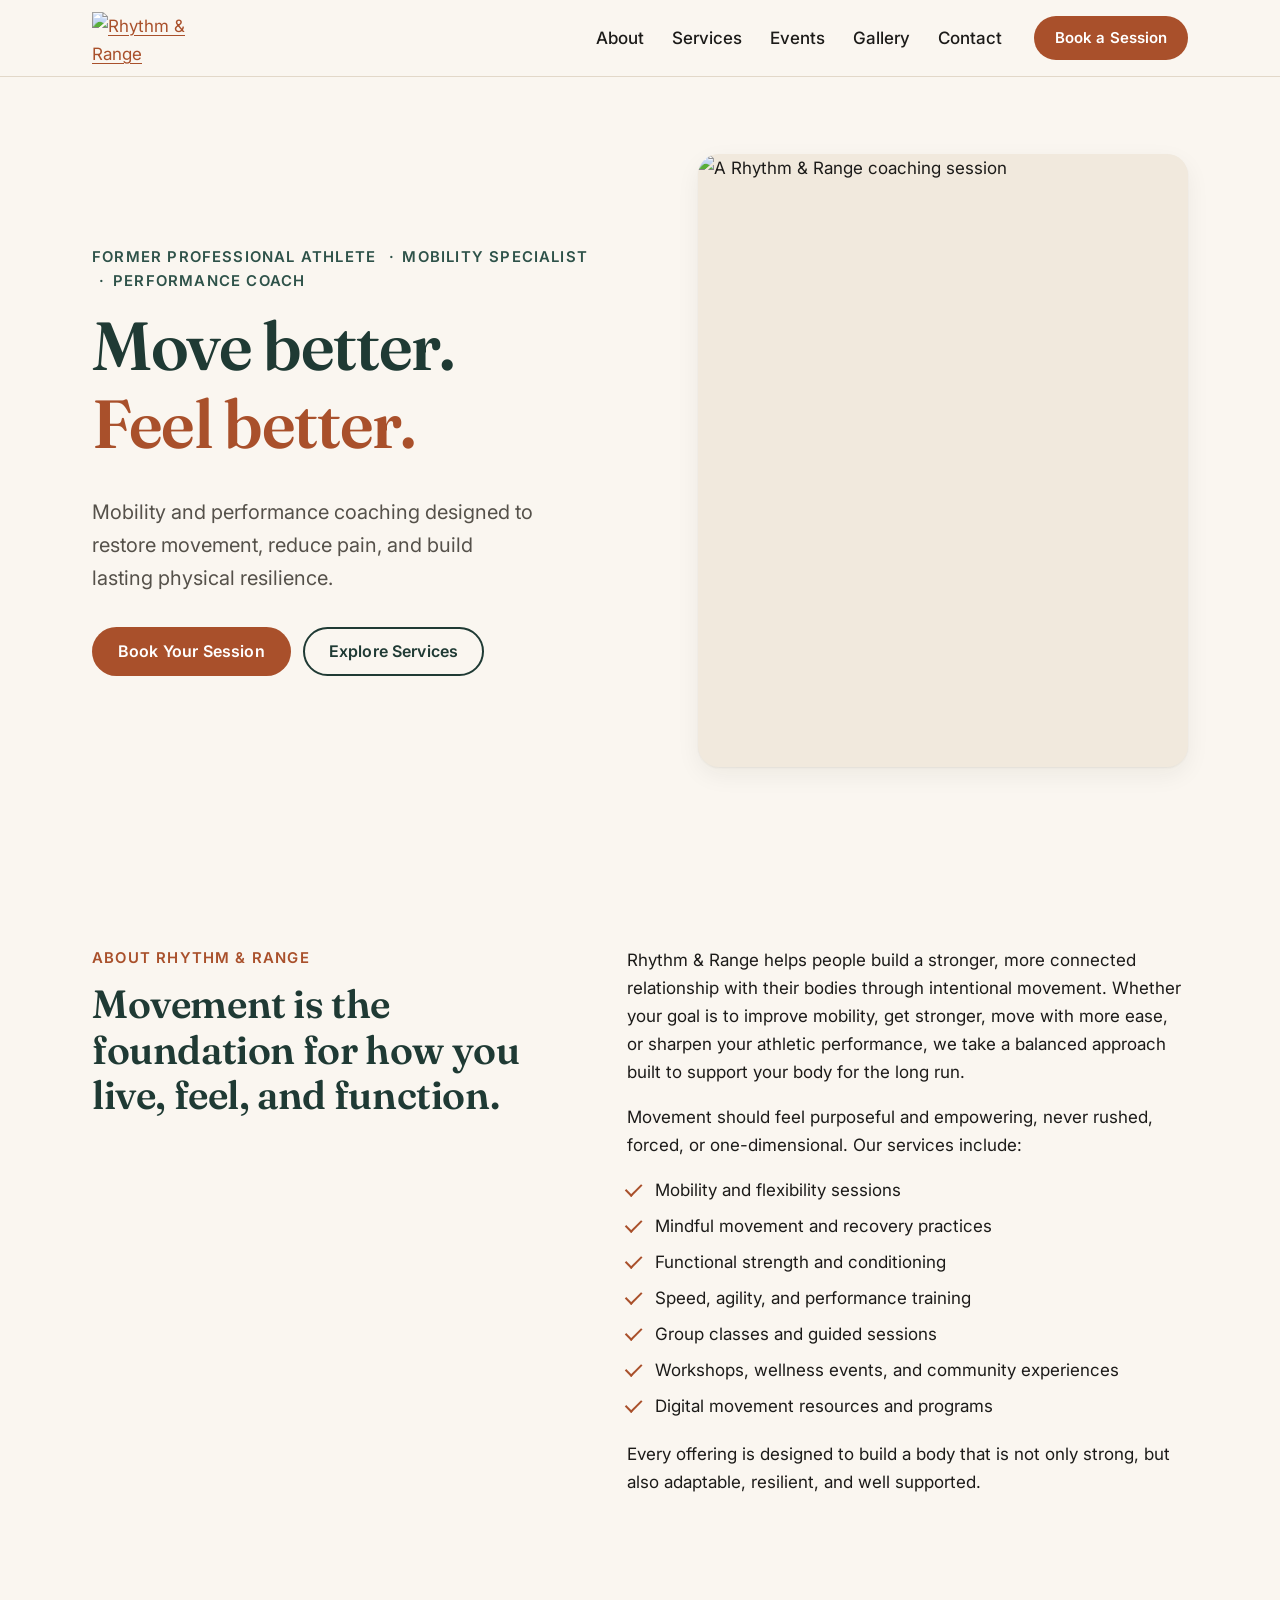
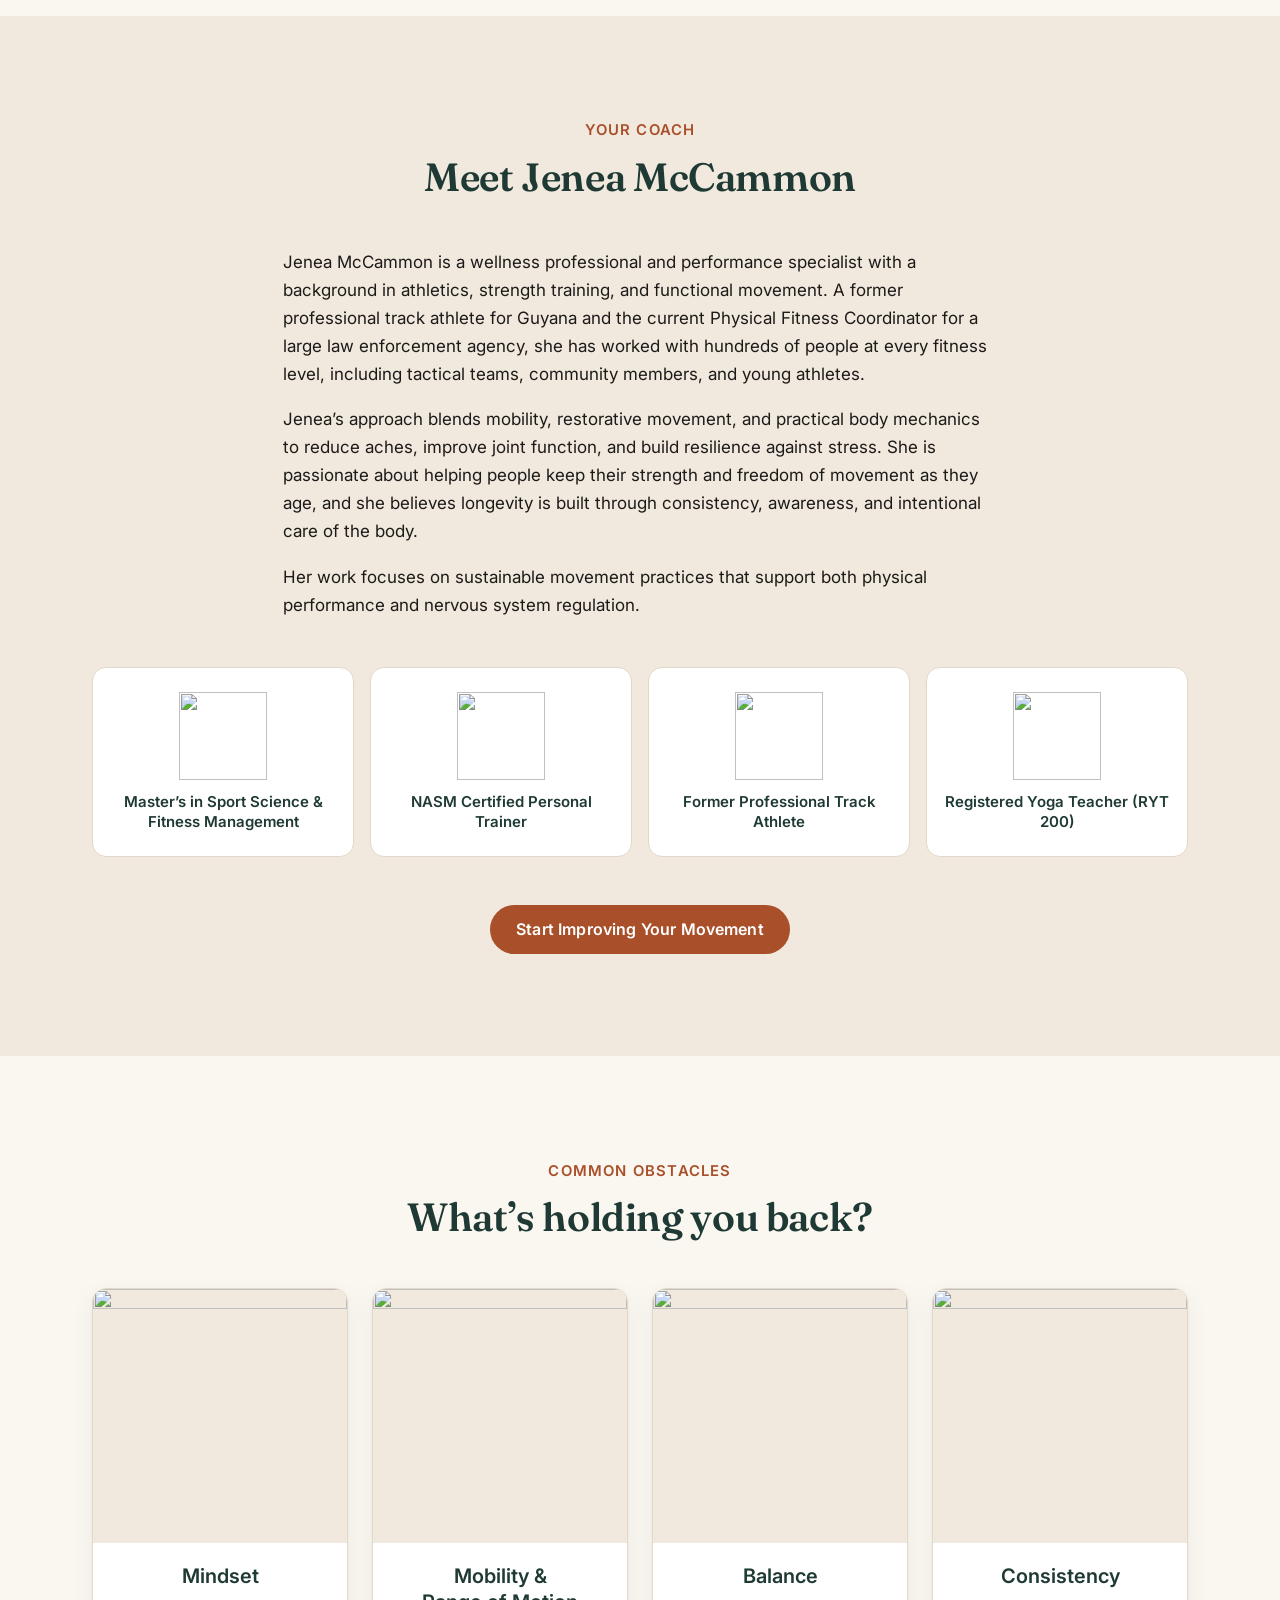
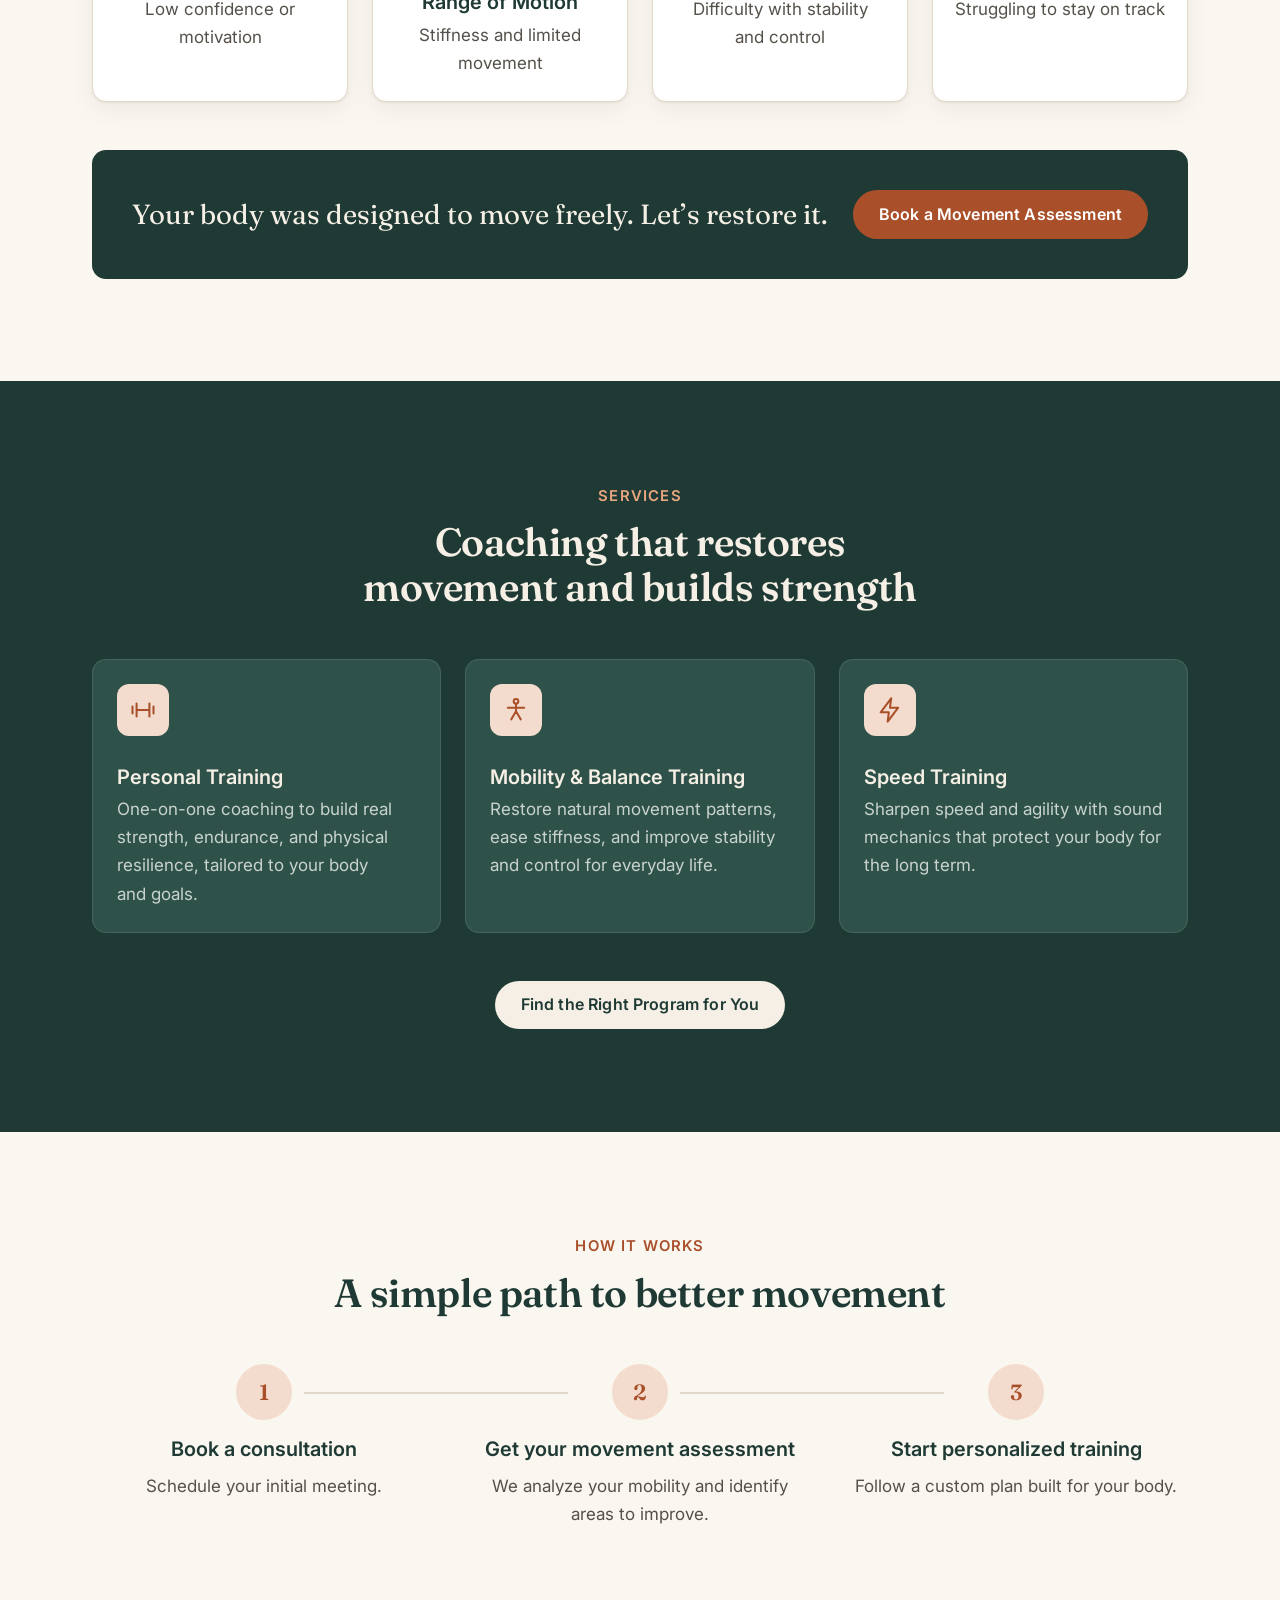
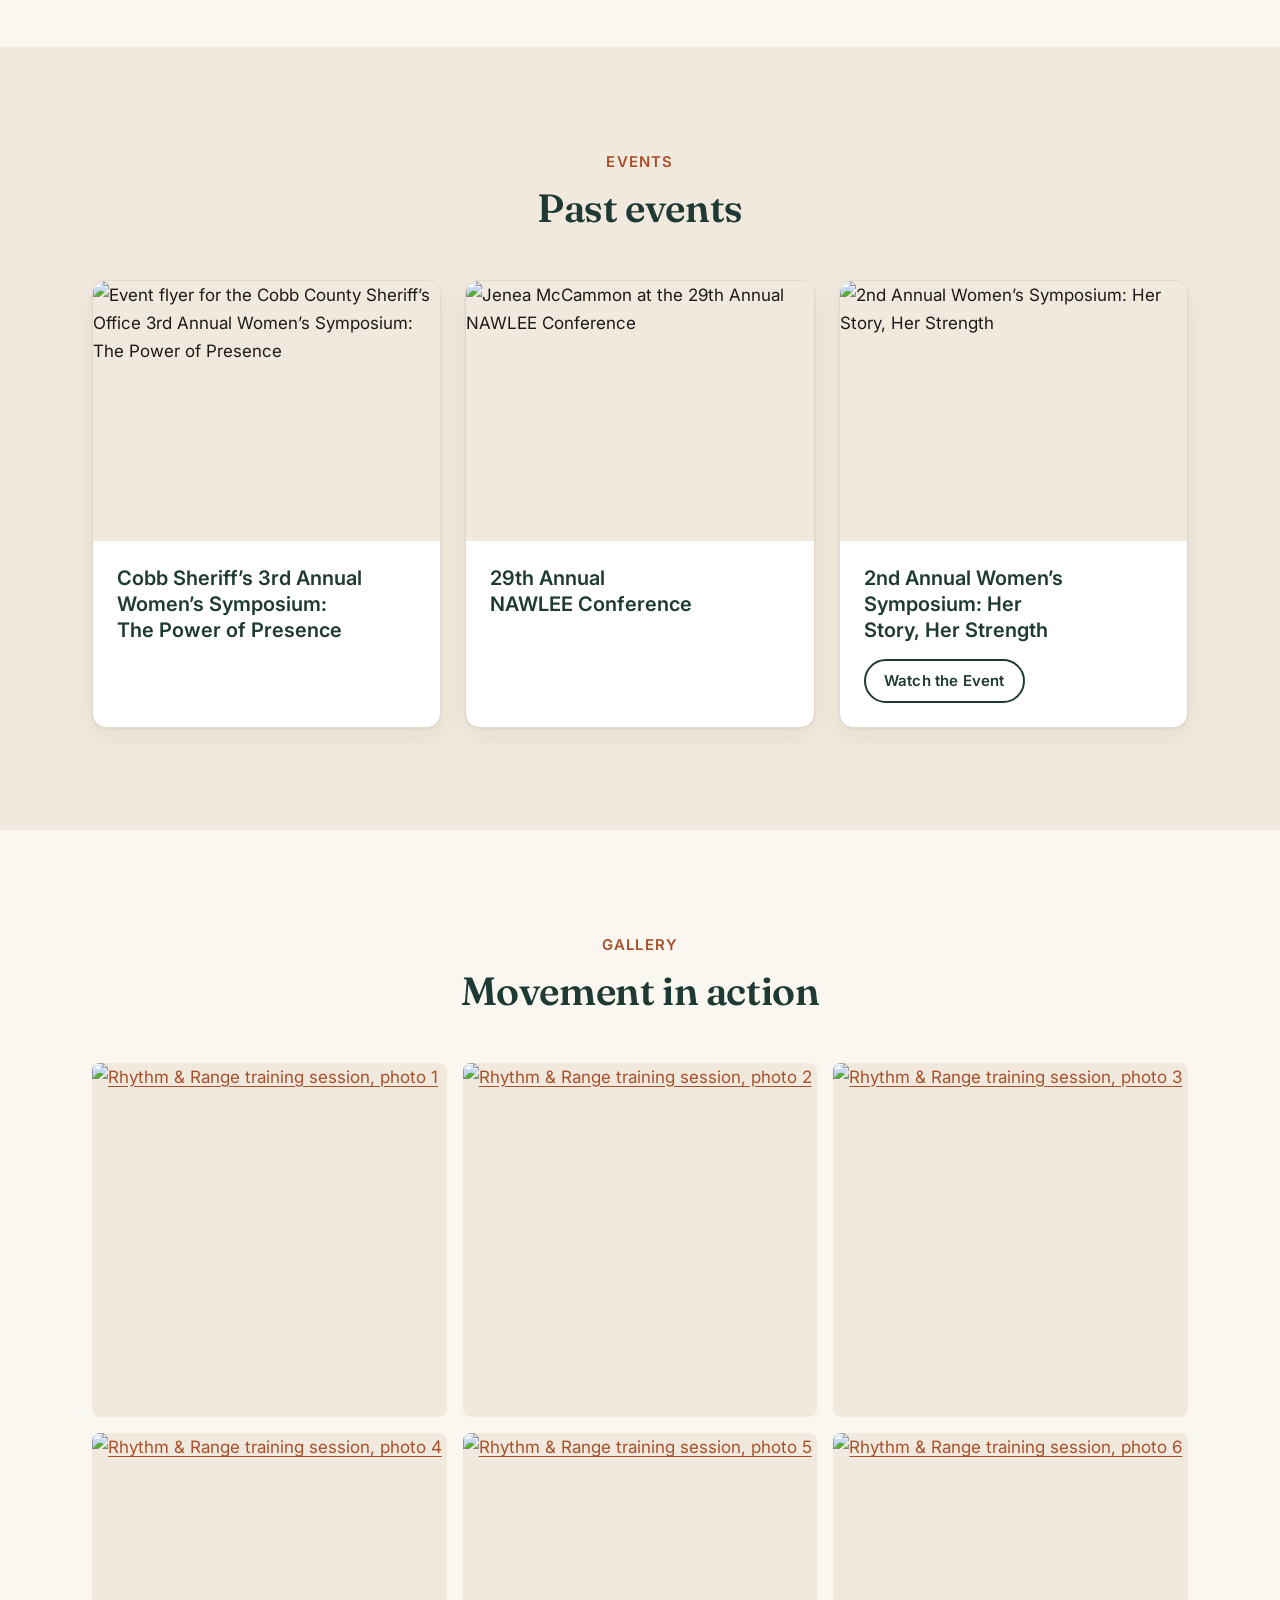
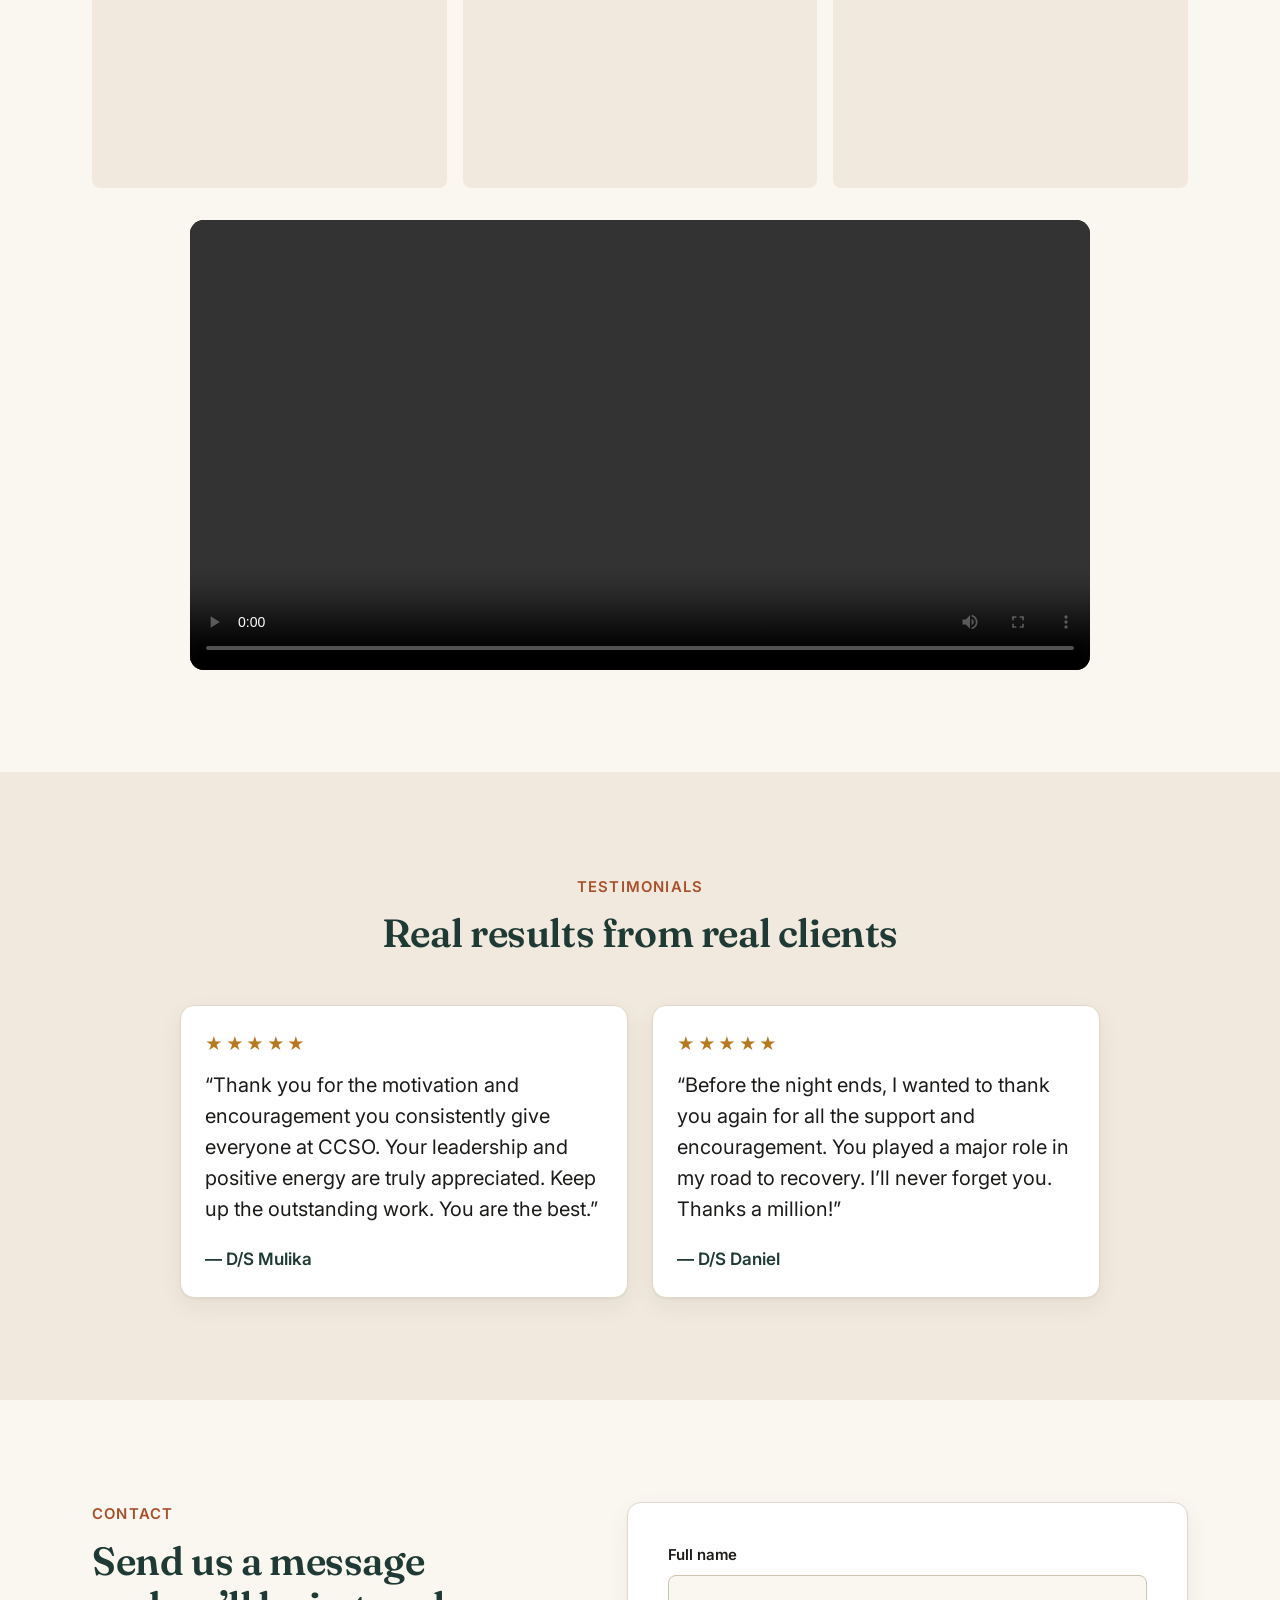
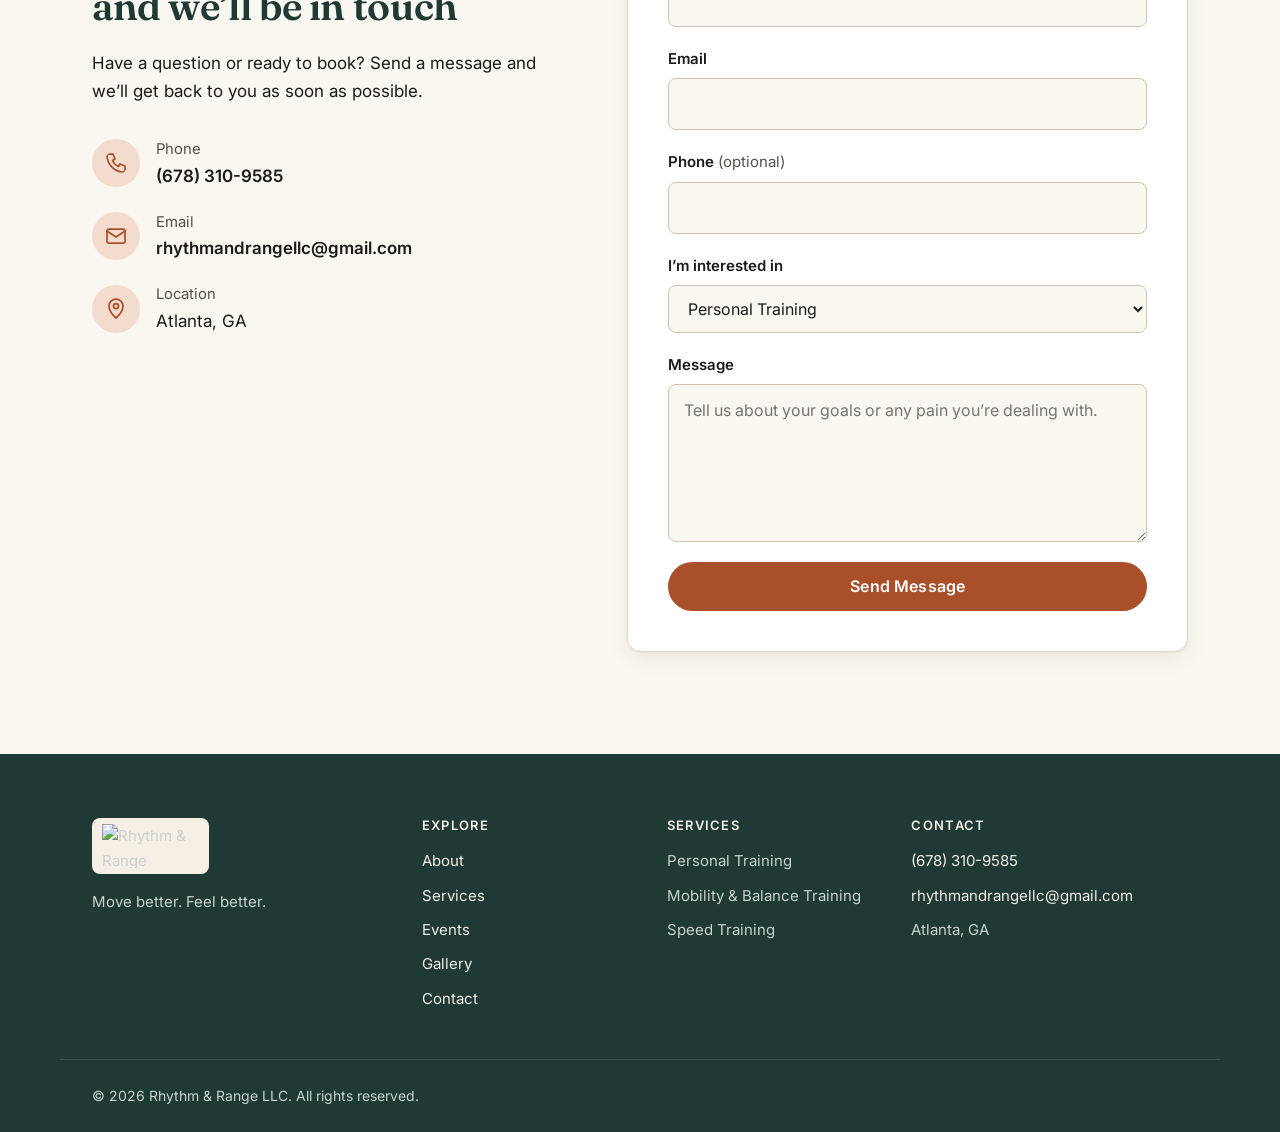
==== commit a4510a1f: "Correct email spelling, move symposium to past events, drop placeholder testimonial Co-Authored-By: " ====
--- a/rhythmandrange/index.html
+++ b/rhythmandrange/index.html
@@ -36,7 +36,7 @@
     "image": "https://rhythmandrange.com/images/hero.jpg",
     "description": "Mobility and performance coaching designed to restore movement, reduce pain, and build long-term physical resilience.",
     "telephone": "+1-678-310-9585",
-    "email": "rythmandrangellc@gmail.com",
+    "email": "rhythmandrangellc@gmail.com",
     "address": { "@type": "PostalAddress", "addressLocality": "Atlanta", "addressRegion": "GA", "addressCountry": "US" },
     "founder": { "@type": "Person", "name": "Jenea McCammon" }
   }
@@ -236,19 +236,15 @@
       <div class="container">
         <div class="section-head">
           <p class="eyebrow">Events</p>
-          <h2 id="events-title">Upcoming events</h2>
-        </div>
-        <article class="event event-feature">
-          <img src="images/event-symposium-3.webp" alt="Event flyer for the Cobb County Sheriff’s Office 3rd Annual Women’s Symposium: The Power of Presence" width="768" height="768" loading="lazy">
-          <div class="event-body">
-            <p class="tag">Upcoming</p>
-            <h3>Cobb Sheriff’s 3rd Annual Women’s Symposium: The Power of Presence</h3>
-            <a class="btn btn-primary" href="https://www.zeffy.com/en-US/ticketing/the-power-of-presence-ccso-women-in-law-enforcement-symposium" target="_blank" rel="noopener">Register Now<span class="visually-hidden"> (opens in a new tab)</span></a>
-          </div>
-        </article>
-
-        <h2 class="subhead" id="past-events">Past events</h2>
-        <ul class="card-grid card-grid-2" aria-labelledby="past-events">
+          <h2 id="events-title">Past events</h2>
+        </div>
+        <ul class="card-grid card-grid-3 events-grid">
+          <li class="card event">
+            <img src="images/event-symposium-3.webp" alt="Event flyer for the Cobb County Sheriff’s Office 3rd Annual Women’s Symposium: The Power of Presence" width="768" height="768" loading="lazy">
+            <div class="event-body">
+              <h3>Cobb Sheriff’s 3rd Annual Women’s Symposium: The Power of Presence</h3>
+            </div>
+          </li>
           <li class="card event">
             <img src="images/event-nawlee.jpeg" alt="Jenea McCammon at the 29th Annual NAWLEE Conference" width="798" height="1024" loading="lazy">
             <div class="event-body">
@@ -297,7 +293,7 @@
           <p class="eyebrow">Testimonials</p>
           <h2 id="testimonials-title">Real results from real clients</h2>
         </div>
-        <ul class="card-grid card-grid-3">
+        <ul class="card-grid card-grid-2 quotes-grid">
           <li class="card quote">
             <p class="stars" aria-label="5 out of 5 stars">★★★★★</p>
             <blockquote><p>“Thank you for the motivation and encouragement you consistently give everyone at CCSO. Your leadership and positive energy are truly appreciated. Keep up the outstanding work. You are the best.”</p></blockquote>
@@ -307,11 +303,6 @@
             <p class="stars" aria-label="5 out of 5 stars">★★★★★</p>
             <blockquote><p>“Before the night ends, I wanted to thank you again for all the support and encouragement. You played a major role in my road to recovery. I’ll never forget you. Thanks a million!”</p></blockquote>
             <p class="cite">D/S Daniel</p>
-          </li>
-          <li class="card quote">
-            <p class="stars" aria-label="5 out of 5 stars">★★★★★</p>
-            <blockquote><p>“Working with Jenea improved my mobility and eliminated chronic pain. I move better than I did in my twenties.”</p></blockquote>
-            <p class="cite">Marcus T.</p>
           </li>
         </ul>
       </div>
@@ -331,7 +322,7 @@
             </li>
             <li>
               <svg class="icon" viewBox="0 0 24 24" aria-hidden="true"><rect x="3" y="5" width="18" height="14" rx="2"/><path d="m3 7 9 6 9-6"/></svg>
-              <div><span class="label">Email</span><a href="mailto:rythmandrangellc@gmail.com">rythmandrangellc@gmail.com</a></div>
+              <div><span class="label">Email</span><a href="mailto:rhythmandrangellc@gmail.com">rhythmandrangellc@gmail.com</a></div>
             </li>
             <li>
               <svg class="icon" viewBox="0 0 24 24" aria-hidden="true"><path d="M12 21s-7-6.2-7-12a7 7 0 0 1 14 0c0 5.8-7 12-7 12z"/><circle cx="12" cy="9" r="2.5"/></svg>
@@ -404,7 +395,7 @@
         <h2>Contact</h2>
         <ul>
           <li><a href="tel:+16783109585">(678) 310-9585</a></li>
-          <li><a href="mailto:rythmandrangellc@gmail.com">rythmandrangellc@gmail.com</a></li>
+          <li><a href="mailto:rhythmandrangellc@gmail.com">rhythmandrangellc@gmail.com</a></li>
           <li>Atlanta, GA</li>
         </ul>
       </div>
--- a/rhythmandrange/styles.css
+++ b/rhythmandrange/styles.css
@@ -190,12 +190,7 @@
 .event img { width: 100%; aspect-ratio: 4 / 3; object-fit: cover; background: var(--tint); }
 .event-body { padding: 1.5rem; display: flex; flex-direction: column; align-items: flex-start; gap: 1rem; }
 .event-body h3 { margin: 0; }
-.event-feature { display: grid; grid-template-columns: 1fr 1.2fr; align-items: center; background: var(--surface); border: 1px solid var(--line); border-radius: var(--radius); box-shadow: var(--shadow); }
-.event-feature img { aspect-ratio: 1; height: 100%; }
-.event-feature .event-body { padding: clamp(1.5rem, 4vw, 3rem); }
-.event-feature h3 { font-family: var(--font-display); font-size: var(--step-2); color: var(--primary); }
-.tag { display: inline-block; margin: 0; padding: 0.3rem 0.75rem; border-radius: 999px; background: var(--accent-soft); color: var(--accent-hover); font-size: 0.8125rem; font-weight: 600; letter-spacing: 0.04em; text-transform: uppercase; }
-@media (max-width: 760px) { .event-feature { grid-template-columns: 1fr; } }
+.events-grid .event-body { flex: 1; }
 
 /* Gallery */
 .gallery { display: grid; grid-template-columns: repeat(3, 1fr); gap: 1rem; }
@@ -210,6 +205,7 @@
 .lightbox-close { position: absolute; top: -56px; right: 0; width: 48px; height: 48px; border-radius: 50%; border: 0; background: var(--on-dark); color: var(--primary); font-size: 1.75rem; line-height: 1; cursor: pointer; }
 
 /* Testimonials */
+.quotes-grid { max-width: 920px; margin-inline: auto; }
 .quote { display: flex; flex-direction: column; }
 .quote blockquote { margin: 0 0 1.25rem; flex: 1; }
 .quote blockquote p { color: var(--ink); font-size: var(--step-1); line-height: 1.55; }
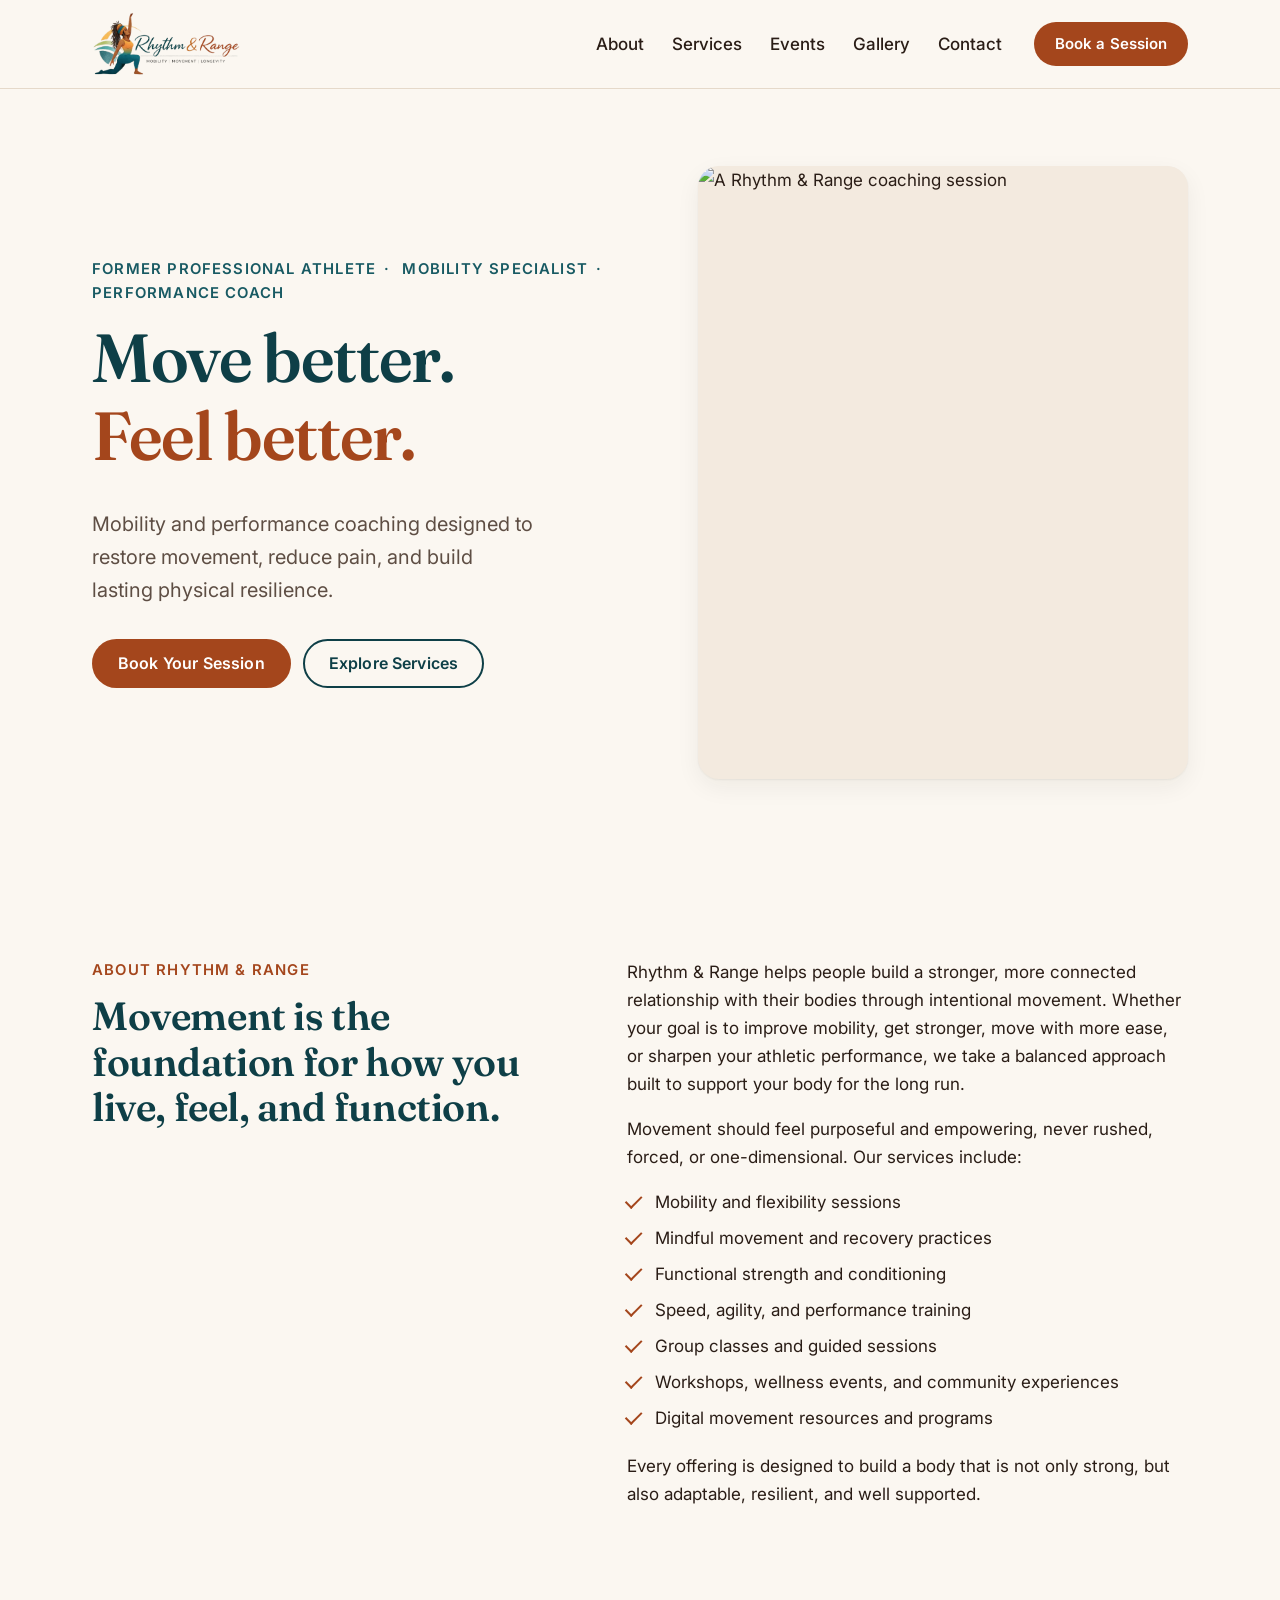
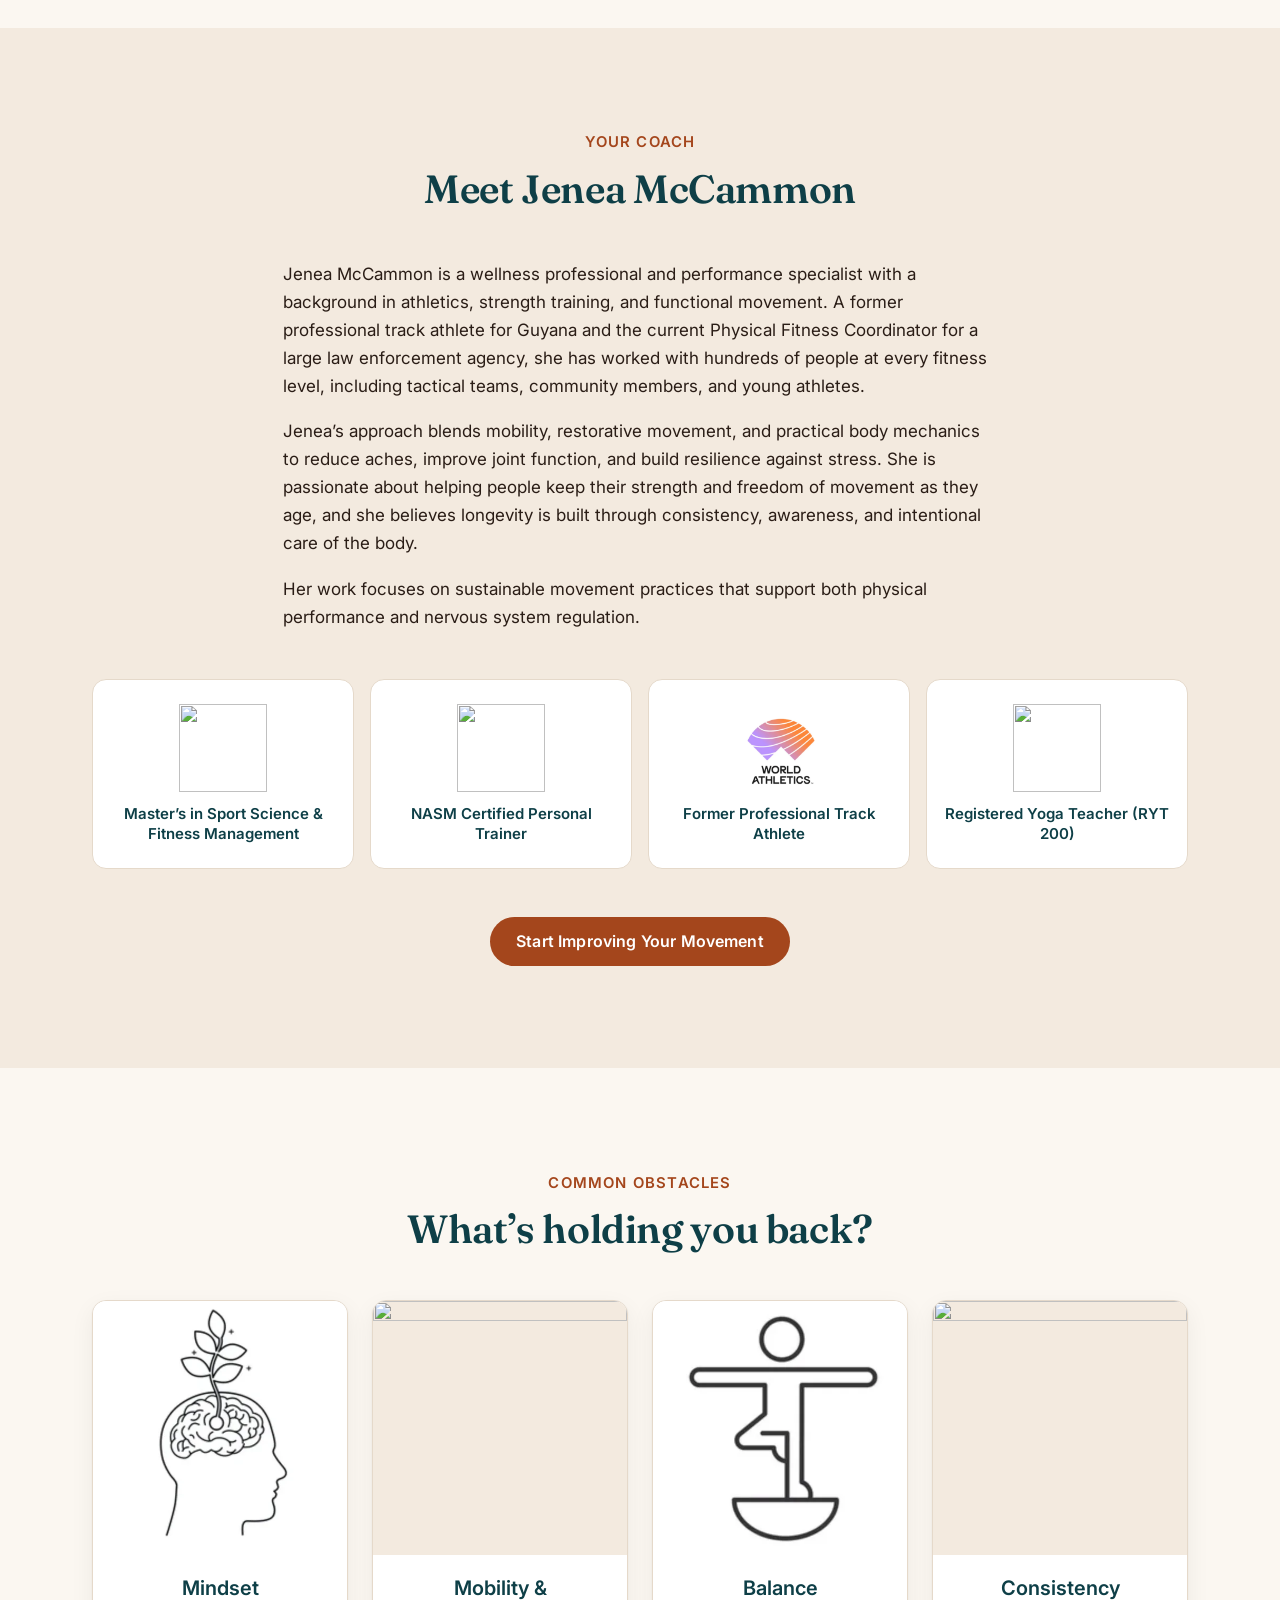
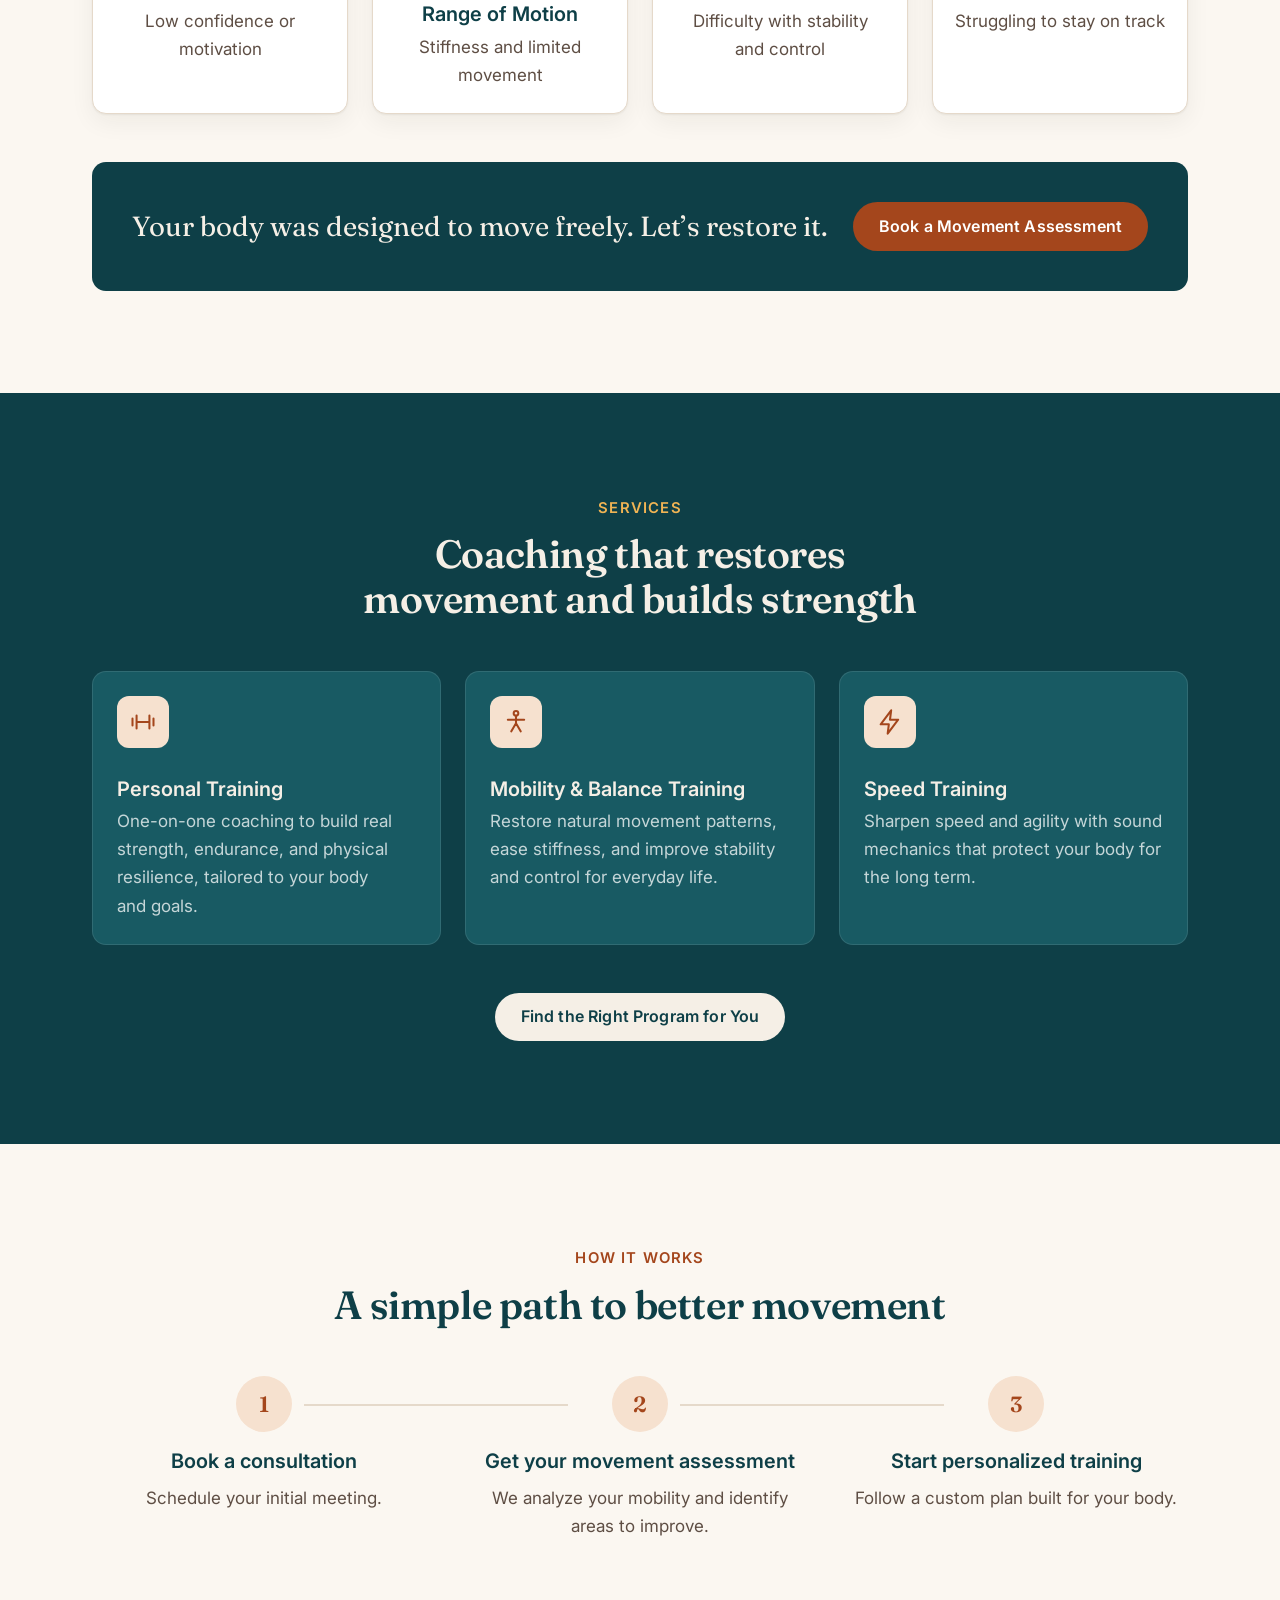
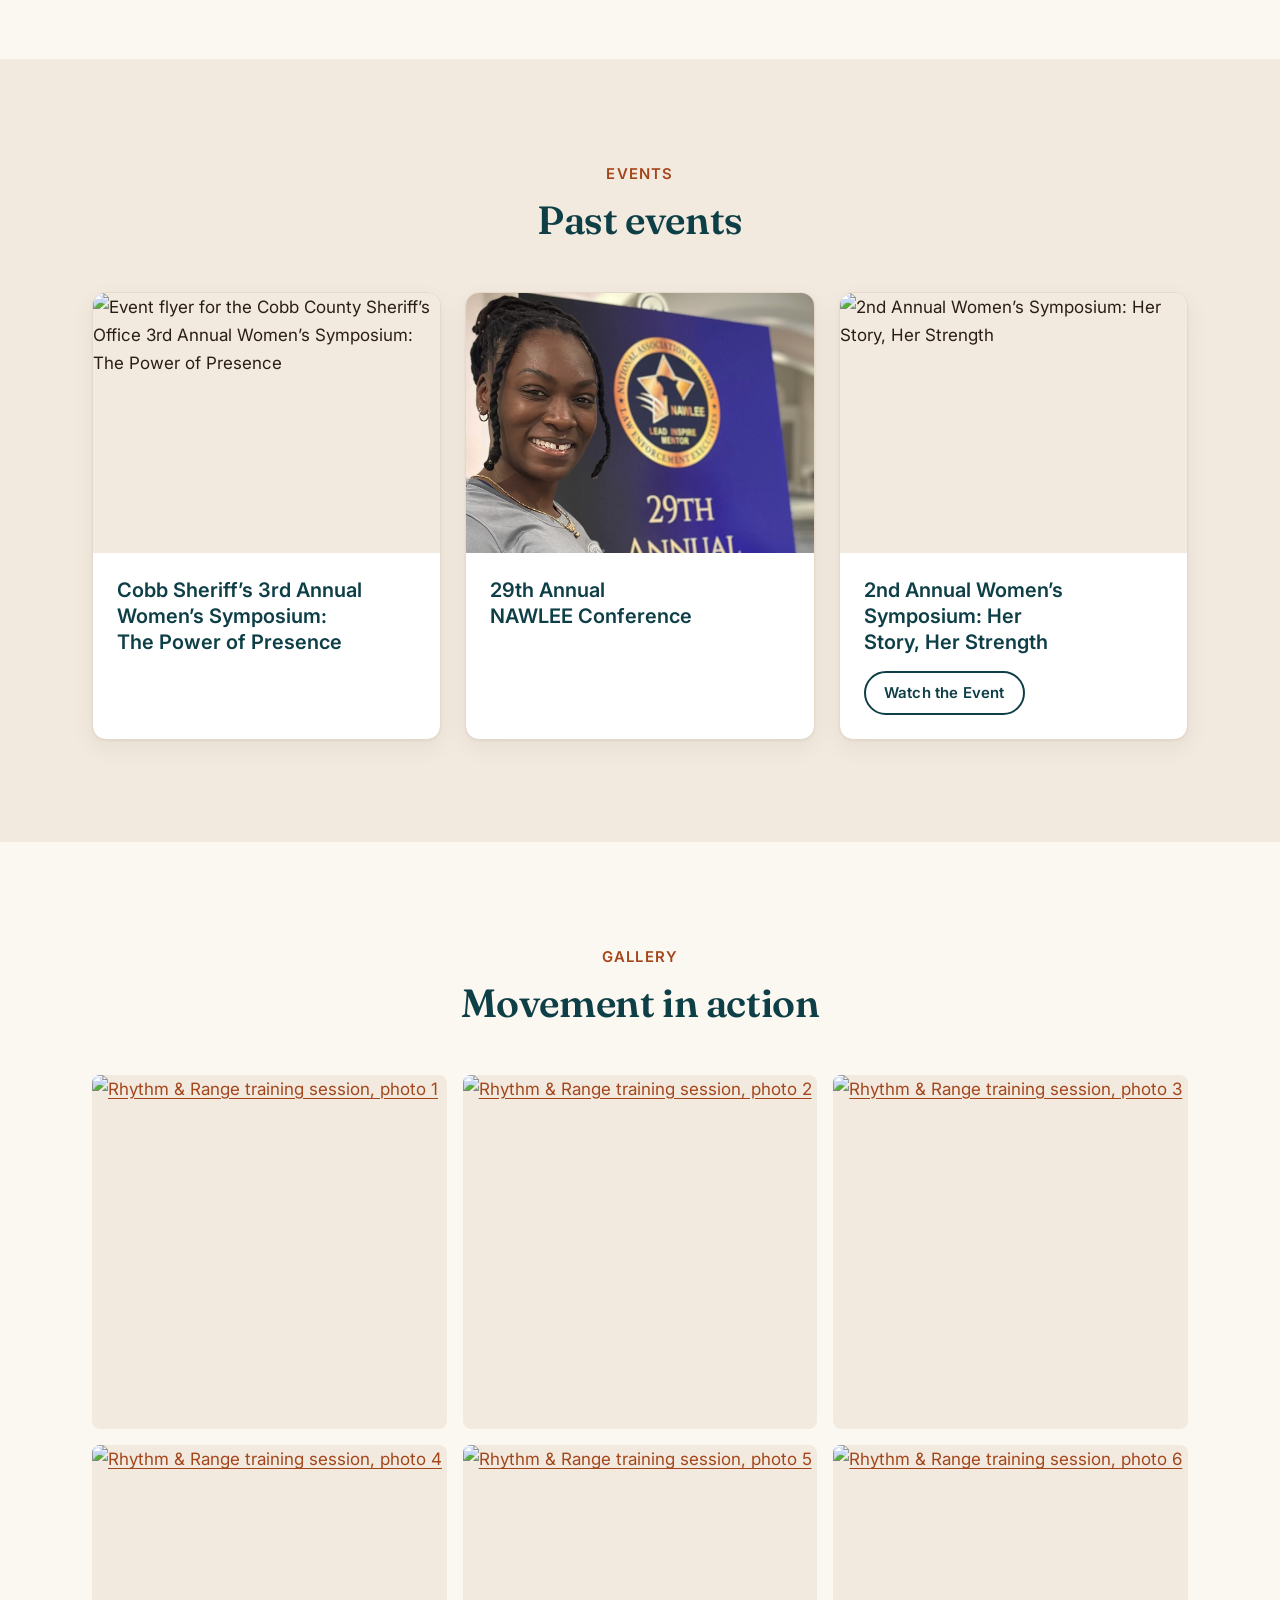
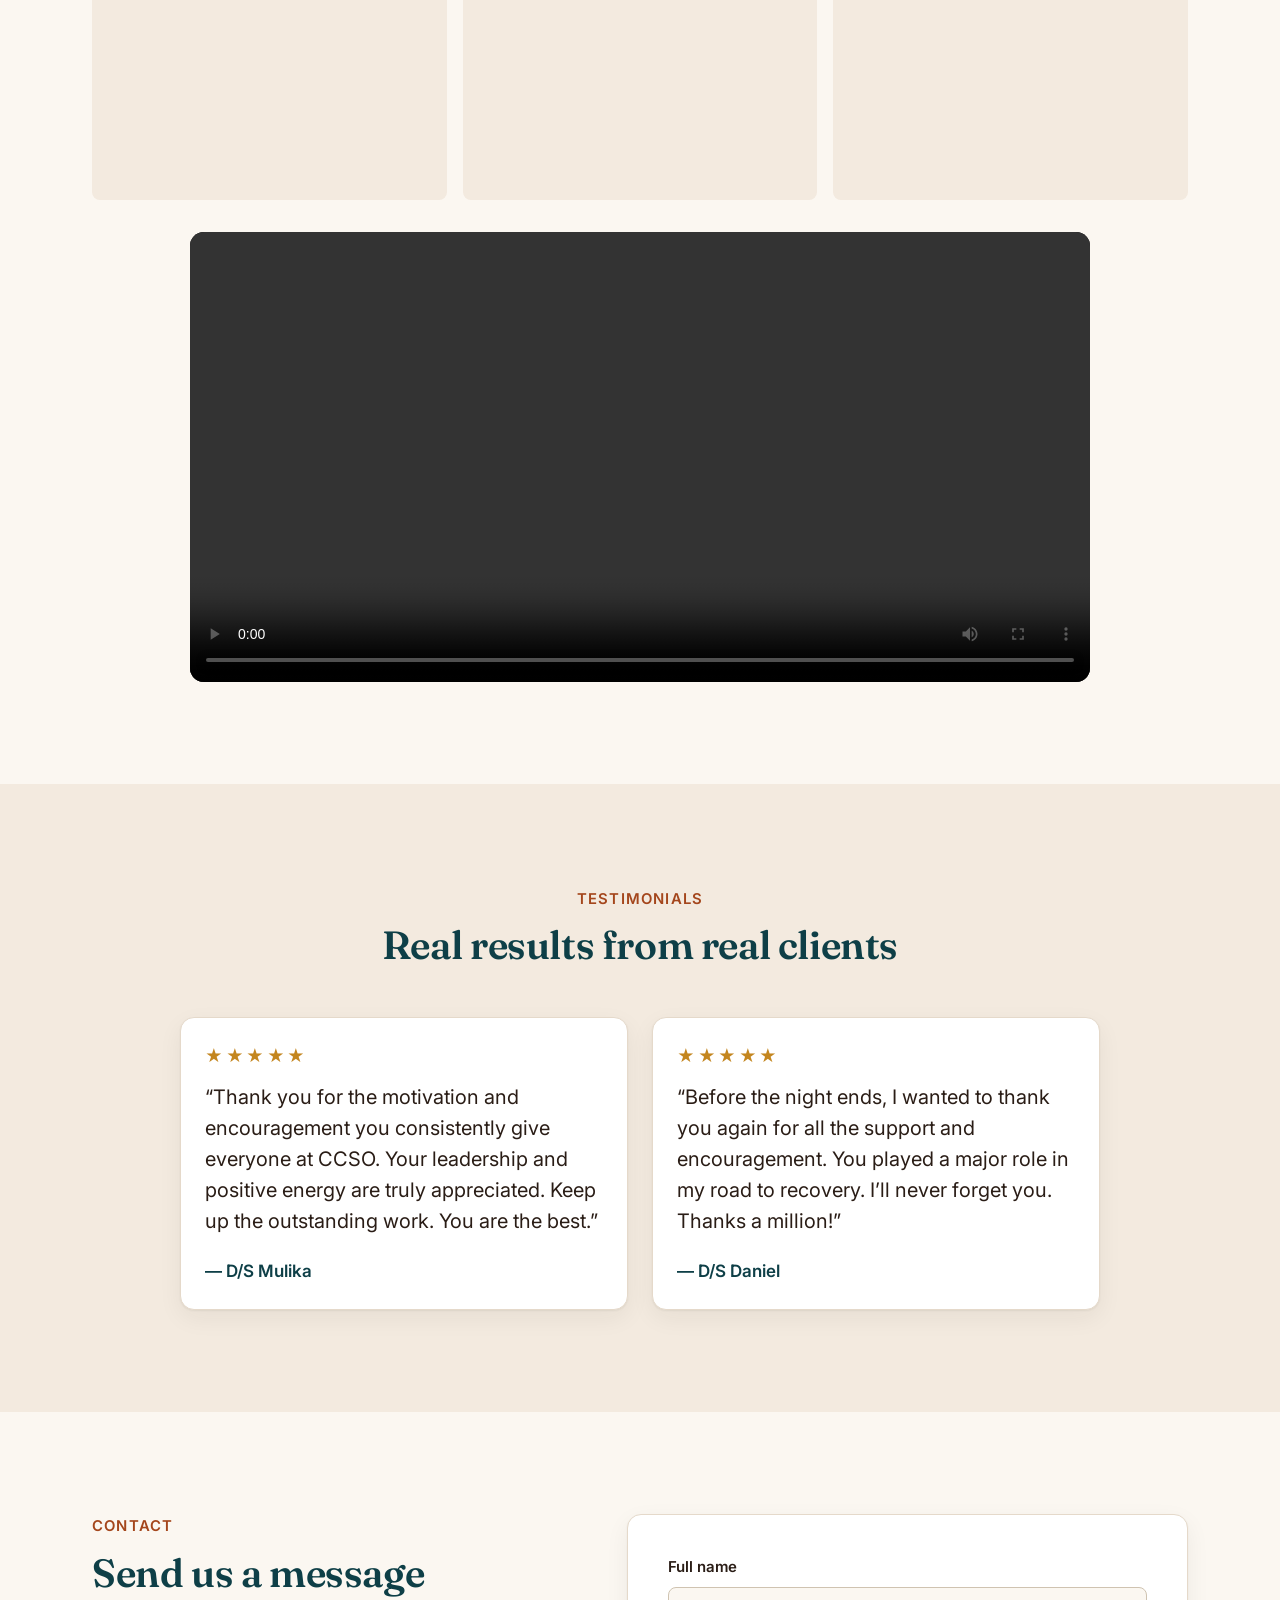
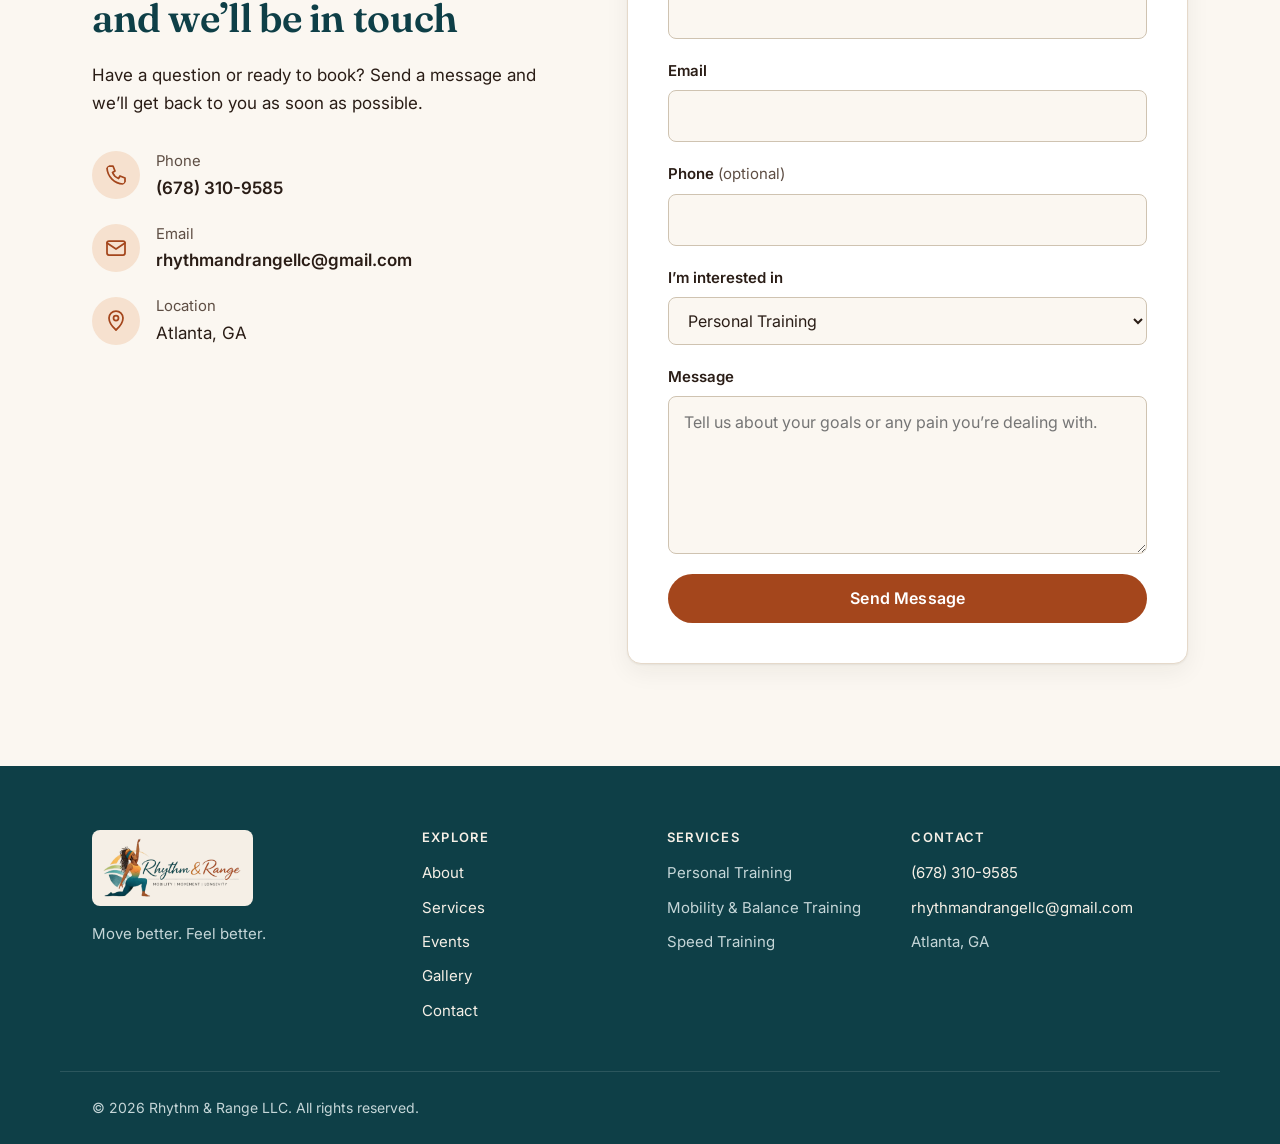
==== commit 6ce54d7a: "Add supplied images and retune palette to the logo colors Commits the logo, World Athletics badge, N" ====
--- a/rhythmandrange/index.html
+++ b/rhythmandrange/index.html
@@ -6,7 +6,7 @@
   <title>Rhythm &amp; Range | Mobility &amp; Performance Coaching in Atlanta, GA</title>
   <meta name="description" content="Mobility and performance coaching in Atlanta with Jenea McCammon, a former professional track athlete, NASM-certified trainer, and registered yoga teacher. Move better. Feel better.">
   <link rel="canonical" href="https://rhythmandrange.com/">
-  <meta name="theme-color" content="#1F3A34">
+  <meta name="theme-color" content="#0E3F47">
 
   <meta property="og:type" content="website">
   <meta property="og:site_name" content="Rhythm &amp; Range">
@@ -48,7 +48,7 @@
   <header class="site-header" id="top">
     <div class="container header-inner">
       <a class="brand" href="#top" aria-label="Rhythm &amp; Range home">
-        <img src="images/logo.webp" alt="Rhythm &amp; Range" width="176" height="80">
+        <img src="images/logo.webp" alt="Rhythm &amp; Range" width="433" height="196">
       </a>
 
       <button class="nav-toggle" type="button" aria-expanded="false" aria-controls="site-nav">
@@ -147,7 +147,7 @@
         </div>
         <ul class="card-grid card-grid-4">
           <li class="card card-media">
-            <img src="images/focus-mindset.png" alt="" width="296" height="300" loading="lazy">
+            <img src="images/focus-mindset.webp" alt="" width="296" height="300" loading="lazy">
             <h3>Mindset</h3>
             <p>Low confidence or motivation</p>
           </li>
@@ -157,7 +157,7 @@
             <p>Stiffness and limited movement</p>
           </li>
           <li class="card card-media">
-            <img src="images/focus-balance.png" alt="" width="296" height="300" loading="lazy">
+            <img src="images/focus-balance.webp" alt="" width="296" height="300" loading="lazy">
             <h3>Balance</h3>
             <p>Difficulty with stability and control</p>
           </li>
@@ -246,7 +246,7 @@
             </div>
           </li>
           <li class="card event">
-            <img src="images/event-nawlee.jpeg" alt="Jenea McCammon at the 29th Annual NAWLEE Conference" width="798" height="1024" loading="lazy">
+            <img src="images/event-nawlee.webp" alt="Jenea McCammon at the 29th Annual NAWLEE Conference" width="798" height="1024" loading="lazy">
             <div class="event-body">
               <h3>29th Annual NAWLEE Conference</h3>
             </div>
@@ -370,7 +370,7 @@
   <footer class="site-footer">
     <div class="container footer-grid">
       <div>
-        <img class="footer-logo" src="images/logo.webp" alt="Rhythm &amp; Range" width="176" height="80" loading="lazy">
+        <img class="footer-logo" src="images/logo.webp" alt="Rhythm &amp; Range" width="433" height="196" loading="lazy">
         <p>Move better. Feel better.</p>
       </div>
       <nav aria-label="Footer">
--- a/rhythmandrange/styles.css
+++ b/rhythmandrange/styles.css
@@ -2,21 +2,22 @@
    All brand colors live in :root. To retune the palette to the photography,
    change these tokens only. Every text/background pair below meets WCAG AA. */
 :root {
-  /* Palette: earthy wellness, deep evergreen + warm clay on sand */
-  --ink: #1C1B19;          /* body text */
-  --ink-muted: #55514A;    /* secondary text (7.0:1 on --bg) */
-  --bg: #FAF6F0;           /* page background (warm sand) */
+  /* Palette sampled from the Rhythm & Range logo: deep teal, rust, amber, warm brown */
+  --ink: #2A1D16;          /* body text (logo brown) */
+  --ink-muted: #5E4E44;    /* secondary text (7.4:1 on --bg) */
+  --bg: #FBF7F1;           /* page background (warm sand) */
   --surface: #FFFFFF;      /* cards, form */
-  --tint: #F1E9DD;         /* alternating sections */
-  --line: #E2D8C9;         /* borders, dividers */
-  --primary: #1F3A34;      /* evergreen: dark sections, headings */
-  --primary-soft: #2E5249;
-  --accent: #A9502B;       /* clay: primary buttons (5.3:1 with white) */
-  --accent-hover: #8E4222;
-  --accent-soft: #F3DCCD;  /* clay tint for tags/icons */
+  --tint: #F3EADF;         /* alternating sections */
+  --line: #E5D9CA;         /* borders, dividers */
+  --primary: #0E3F47;      /* logo teal: dark sections, headings */
+  --primary-soft: #185A63;
+  --accent: #A4461C;       /* logo rust: primary buttons (6.0:1 with white) */
+  --accent-hover: #87381A;
+  --accent-soft: #F6E1CF;  /* rust tint for icons */
+  --gold: #F0B454;         /* logo amber: accents on dark (6.2:1 on --primary) */
   --on-dark: #F5EFE6;
-  --on-dark-muted: #C9D3CE;
-  --focus: #D98A3D;
+  --on-dark-muted: #C5D6D8;
+  --focus: #E08A2E;
 
   --font-display: "Fraunces", Georgia, "Times New Roman", serif;
   --font-body: "Inter", system-ui, -apple-system, "Segoe UI", Roboto, sans-serif;
@@ -35,7 +36,7 @@
   --container: 1160px;
   --gutter: clamp(1rem, 4vw, 2rem);
   --section-y: clamp(4rem, 8vw, 7rem);
-  --header-h: 76px;
+  --header-h: 88px;
 }
 
 *, *::before, *::after { box-sizing: border-box; }
@@ -93,9 +94,9 @@
 .btn-row { display: flex; flex-wrap: wrap; gap: 0.75rem; margin-top: 2rem; }
 
 /* Header */
-.site-header { position: sticky; top: 0; z-index: 50; background: rgb(250 246 240 / 0.92); backdrop-filter: saturate(1.4) blur(10px); border-bottom: 1px solid var(--line); }
+.site-header { position: sticky; top: 0; z-index: 50; background: rgb(251 247 241 / 0.92); backdrop-filter: saturate(1.4) blur(10px); border-bottom: 1px solid var(--line); }
 .header-inner { display: flex; align-items: center; justify-content: space-between; min-height: var(--header-h); gap: 1rem; }
-.brand img { height: 52px; width: auto; }
+.brand img { height: 68px; width: auto; }
 .site-nav { display: flex; align-items: center; gap: 2rem; }
 .site-nav ul { display: flex; gap: 1.75rem; }
 .site-nav ul a { color: var(--ink); font-weight: 500; text-decoration: none; padding: 0.5rem 0; }
@@ -114,7 +115,7 @@
   .site-nav.is-open { display: flex; }
   .site-nav ul { flex-direction: column; gap: 0; }
   .site-nav ul a { display: block; padding: 0.85rem 0; border-bottom: 1px solid var(--line); }
-  .brand img { height: 44px; }
+  .brand img { height: 54px; }
 }
 
 /* Hero */
@@ -123,7 +124,7 @@
 .hero h1 span { color: var(--accent); display: block; }
 .hero .eyebrow { color: var(--primary-soft); }
 .hero-tags span { white-space: nowrap; }
-.hero-tags span + span::before { content: "·"; margin: 0 0.5em; }
+.hero-tags span:not(:last-child)::after { content: "·"; margin: 0 0.5em; }
 .hero-media img { width: 100%; aspect-ratio: 4 / 5; object-fit: cover; border-radius: calc(var(--radius) * 1.5); box-shadow: var(--shadow); background: var(--tint); }
 @media (max-width: 860px) {
   .hero-inner { grid-template-columns: 1fr; }
@@ -136,7 +137,7 @@
 .section-tint { background: var(--tint); }
 .section-dark { background: var(--primary); color: var(--on-dark); }
 .section-dark h2 { color: var(--on-dark); }
-.section-dark .eyebrow { color: #E9A77F; }
+.section-dark .eyebrow { color: var(--gold); }
 .section-head { max-width: 720px; margin: 0 auto 3rem; text-align: center; }
 .subhead { font-size: var(--step-2); margin: 4rem 0 1.5rem; }
 .split { display: grid; grid-template-columns: 0.9fr 1.1fr; gap: clamp(2rem, 6vw, 5rem); align-items: start; }
@@ -187,7 +188,7 @@
 
 /* Events */
 .event { padding: 0; overflow: hidden; display: flex; flex-direction: column; }
-.event img { width: 100%; aspect-ratio: 4 / 3; object-fit: cover; background: var(--tint); }
+.event img { width: 100%; aspect-ratio: 4 / 3; object-fit: cover; object-position: center 20%; background: var(--tint); }
 .event-body { padding: 1.5rem; display: flex; flex-direction: column; align-items: flex-start; gap: 1rem; }
 .event-body h3 { margin: 0; }
 .events-grid .event-body { flex: 1; }
@@ -209,7 +210,7 @@
 .quote { display: flex; flex-direction: column; }
 .quote blockquote { margin: 0 0 1.25rem; flex: 1; }
 .quote blockquote p { color: var(--ink); font-size: var(--step-1); line-height: 1.55; }
-.card .stars { color: #B7791F; letter-spacing: 0.15em; margin-bottom: 0.75rem !important; }
+.card .stars { color: #C4861F; letter-spacing: 0.15em; margin-bottom: 0.75rem !important; }
 .cite { font-weight: 600; color: var(--primary) !important; }
 .cite::before { content: "— "; }
 
@@ -231,7 +232,7 @@
   transition: border-color .2s, box-shadow .2s;
 }
 .field textarea { resize: vertical; min-height: 128px; }
-.field input:focus, .field select:focus, .field textarea:focus { outline: none; border-color: var(--primary); box-shadow: 0 0 0 3px rgb(31 58 52 / 0.18); background: #fff; }
+.field input:focus, .field select:focus, .field textarea:focus { outline: none; border-color: var(--primary); box-shadow: 0 0 0 3px rgb(14 63 71 / 0.18); background: #fff; }
 .field input:user-invalid { border-color: #B42318; }
 
 /* Footer */
@@ -241,7 +242,7 @@
 .site-footer h2 { font-family: var(--font-body); font-size: 0.8125rem; letter-spacing: 0.1em; text-transform: uppercase; color: var(--on-dark); margin-bottom: 1rem; }
 .site-footer ul { display: grid; gap: 0.6rem; }
 .footer-grid { display: grid; grid-template-columns: 1.4fr 1fr 1fr 1.3fr; gap: 2rem; }
-.footer-logo { height: 56px; width: auto; margin-bottom: 1rem; background: var(--on-dark); padding: 6px 10px; border-radius: var(--radius-sm); }
+.footer-logo { height: 76px; width: auto; margin-bottom: 1rem; background: var(--on-dark); padding: 6px 10px; border-radius: var(--radius-sm); }
 .footer-bottom { margin-top: 3rem; padding-block: 1.5rem; border-top: 1px solid rgb(255 255 255 / 0.12); font-size: 0.875rem; }
 .footer-bottom p { margin: 0; }
 @media (max-width: 860px) { .footer-grid { grid-template-columns: 1fr 1fr; } }
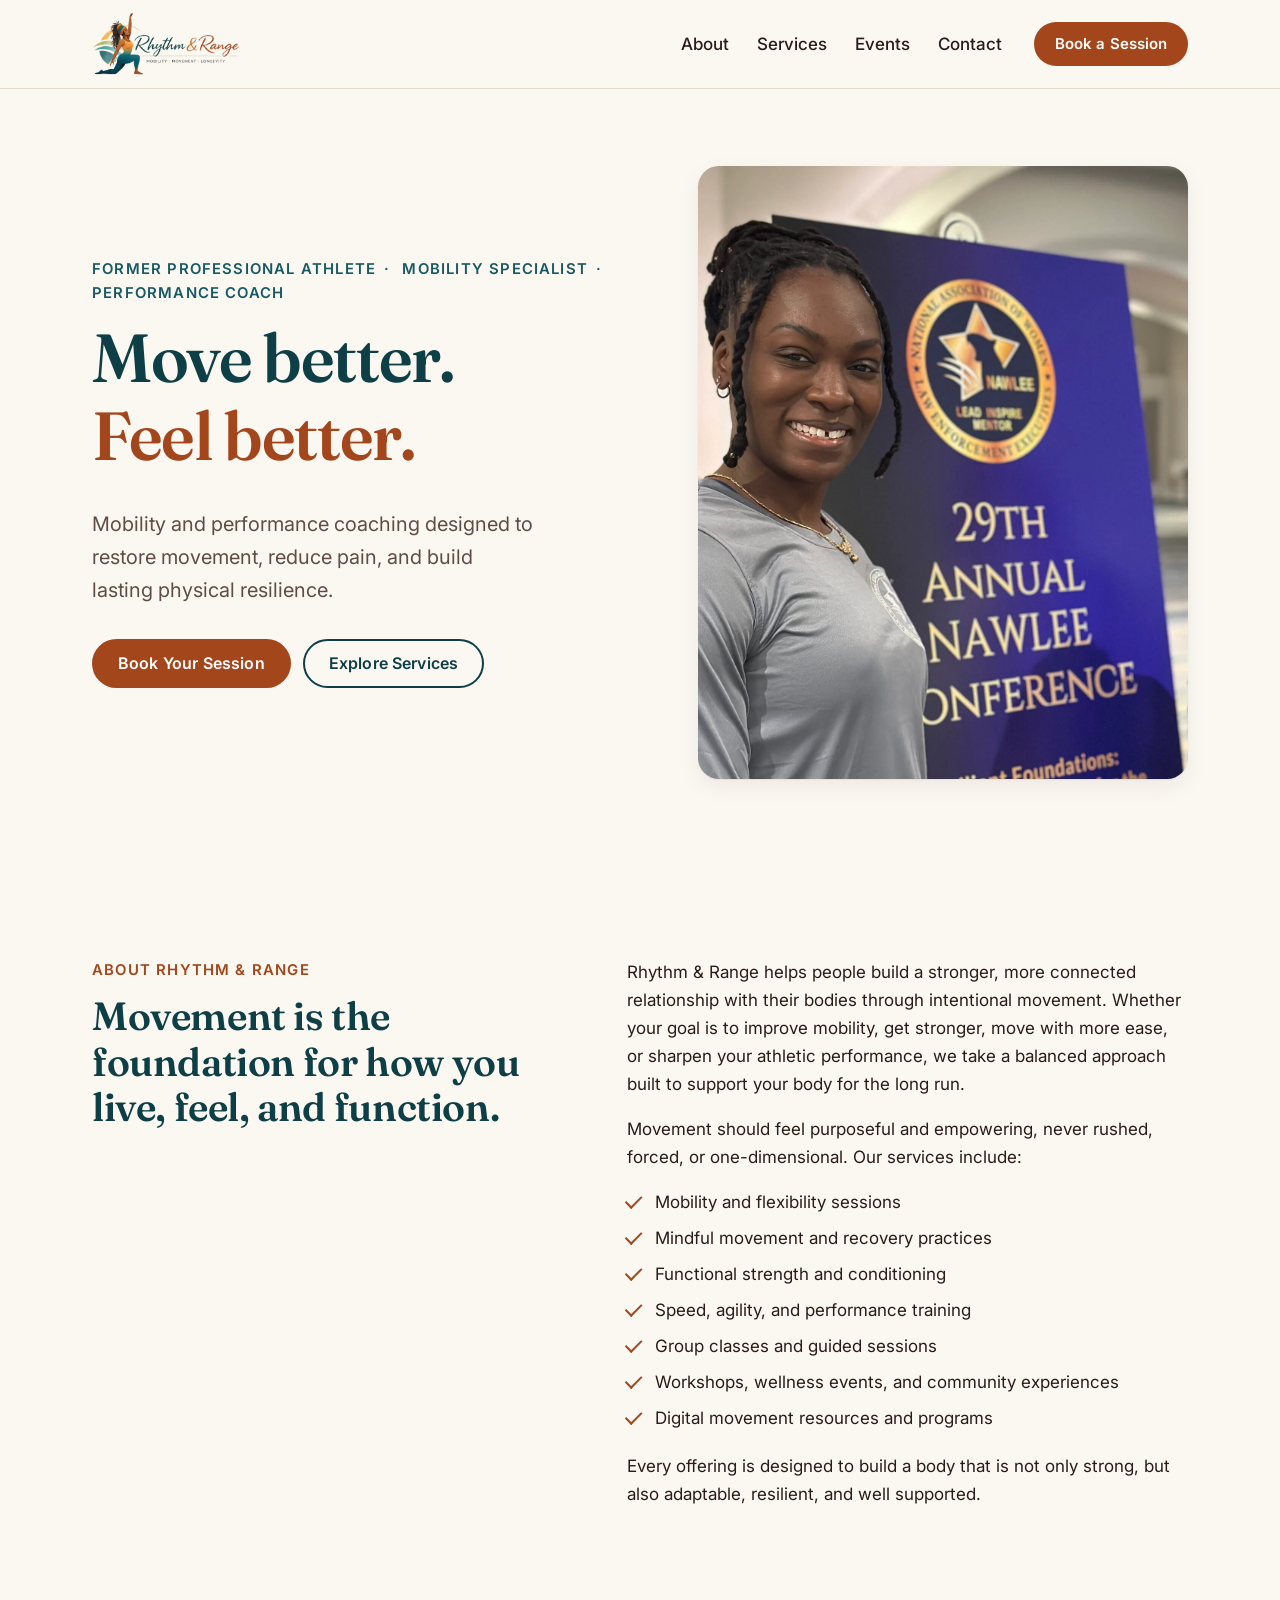
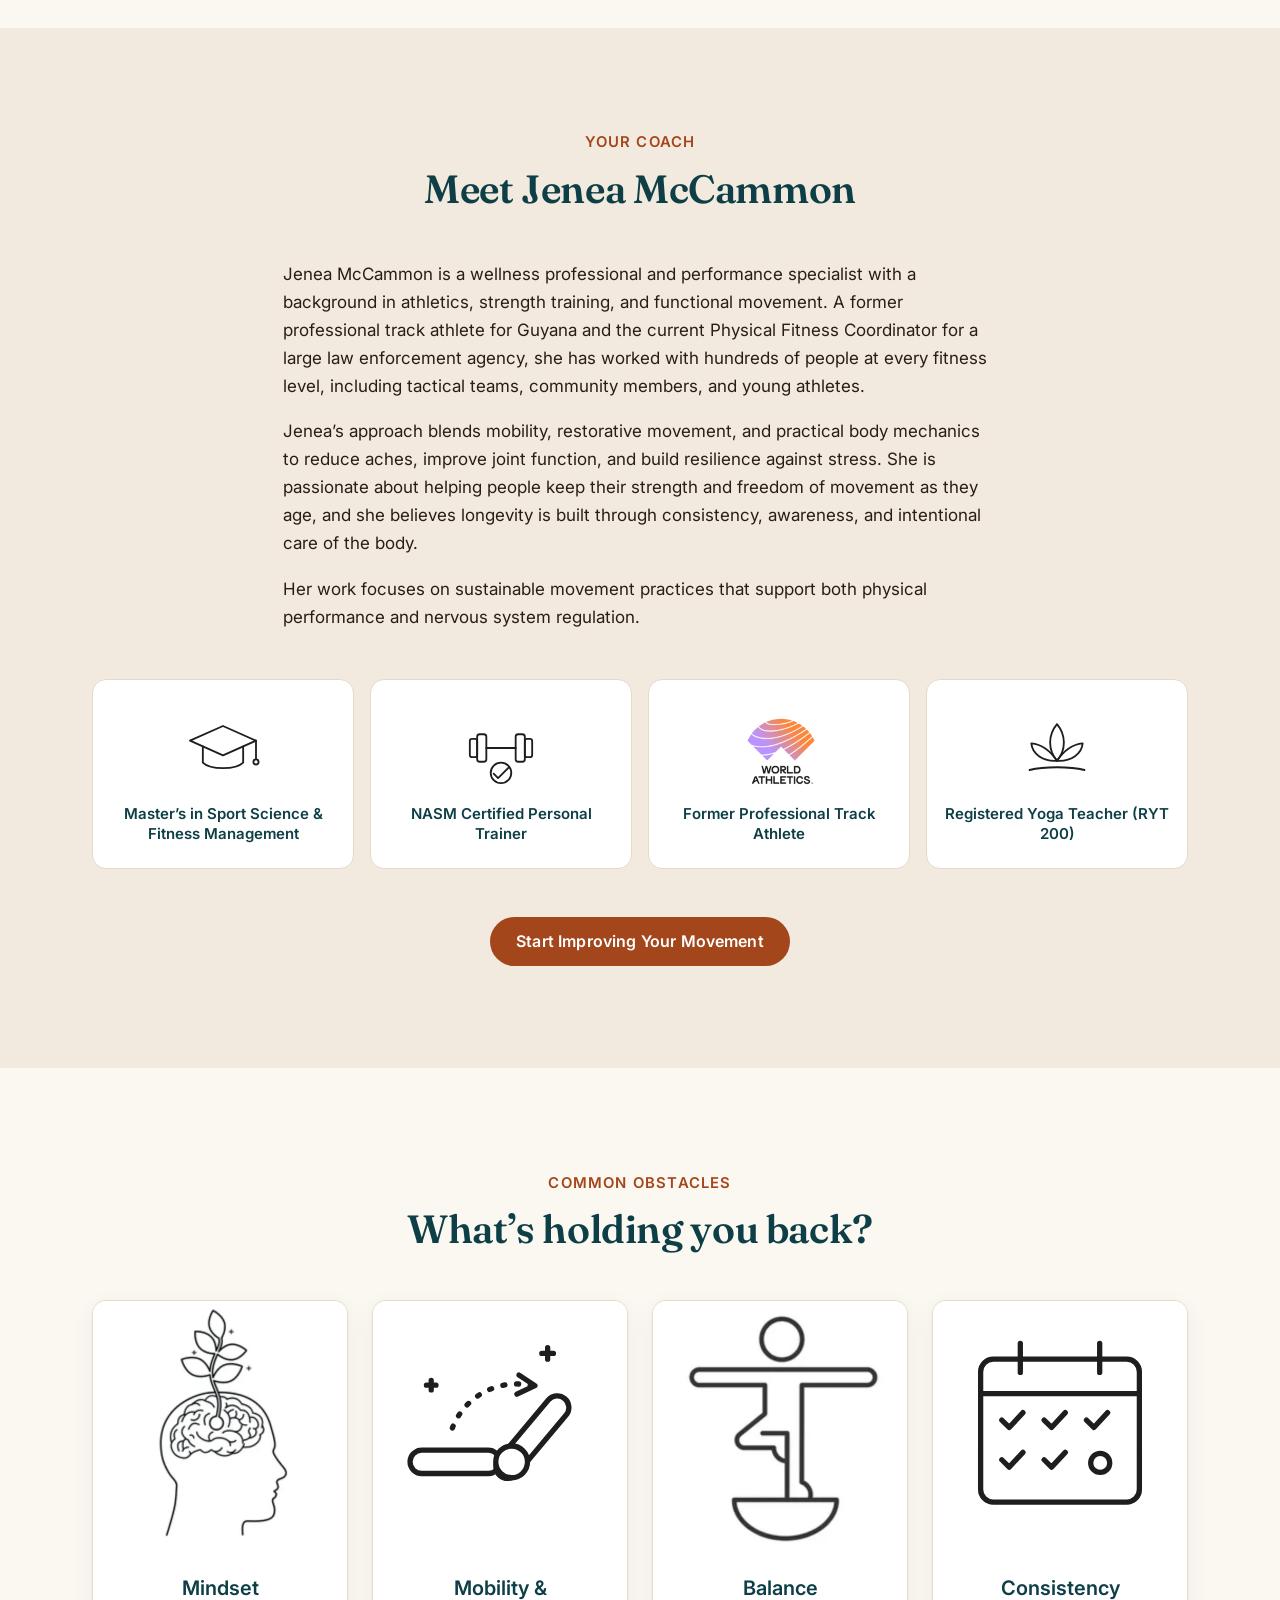
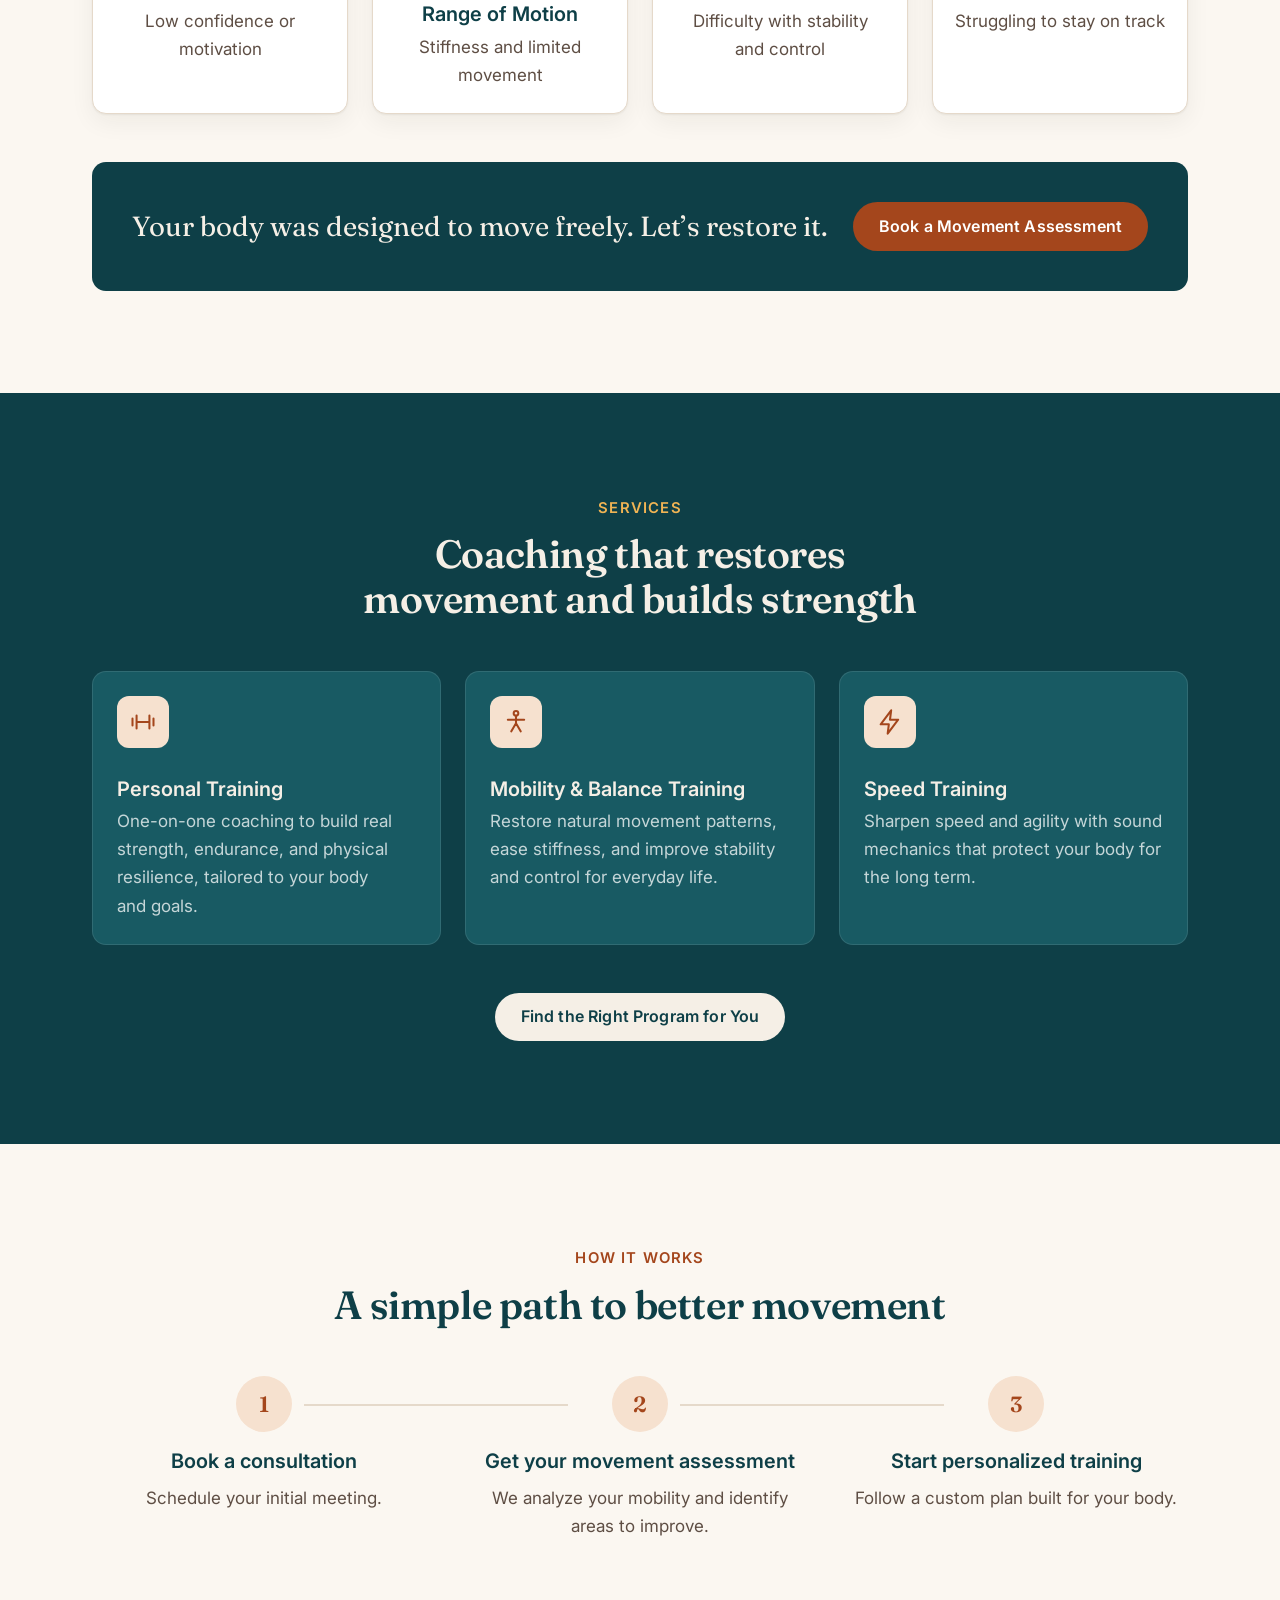
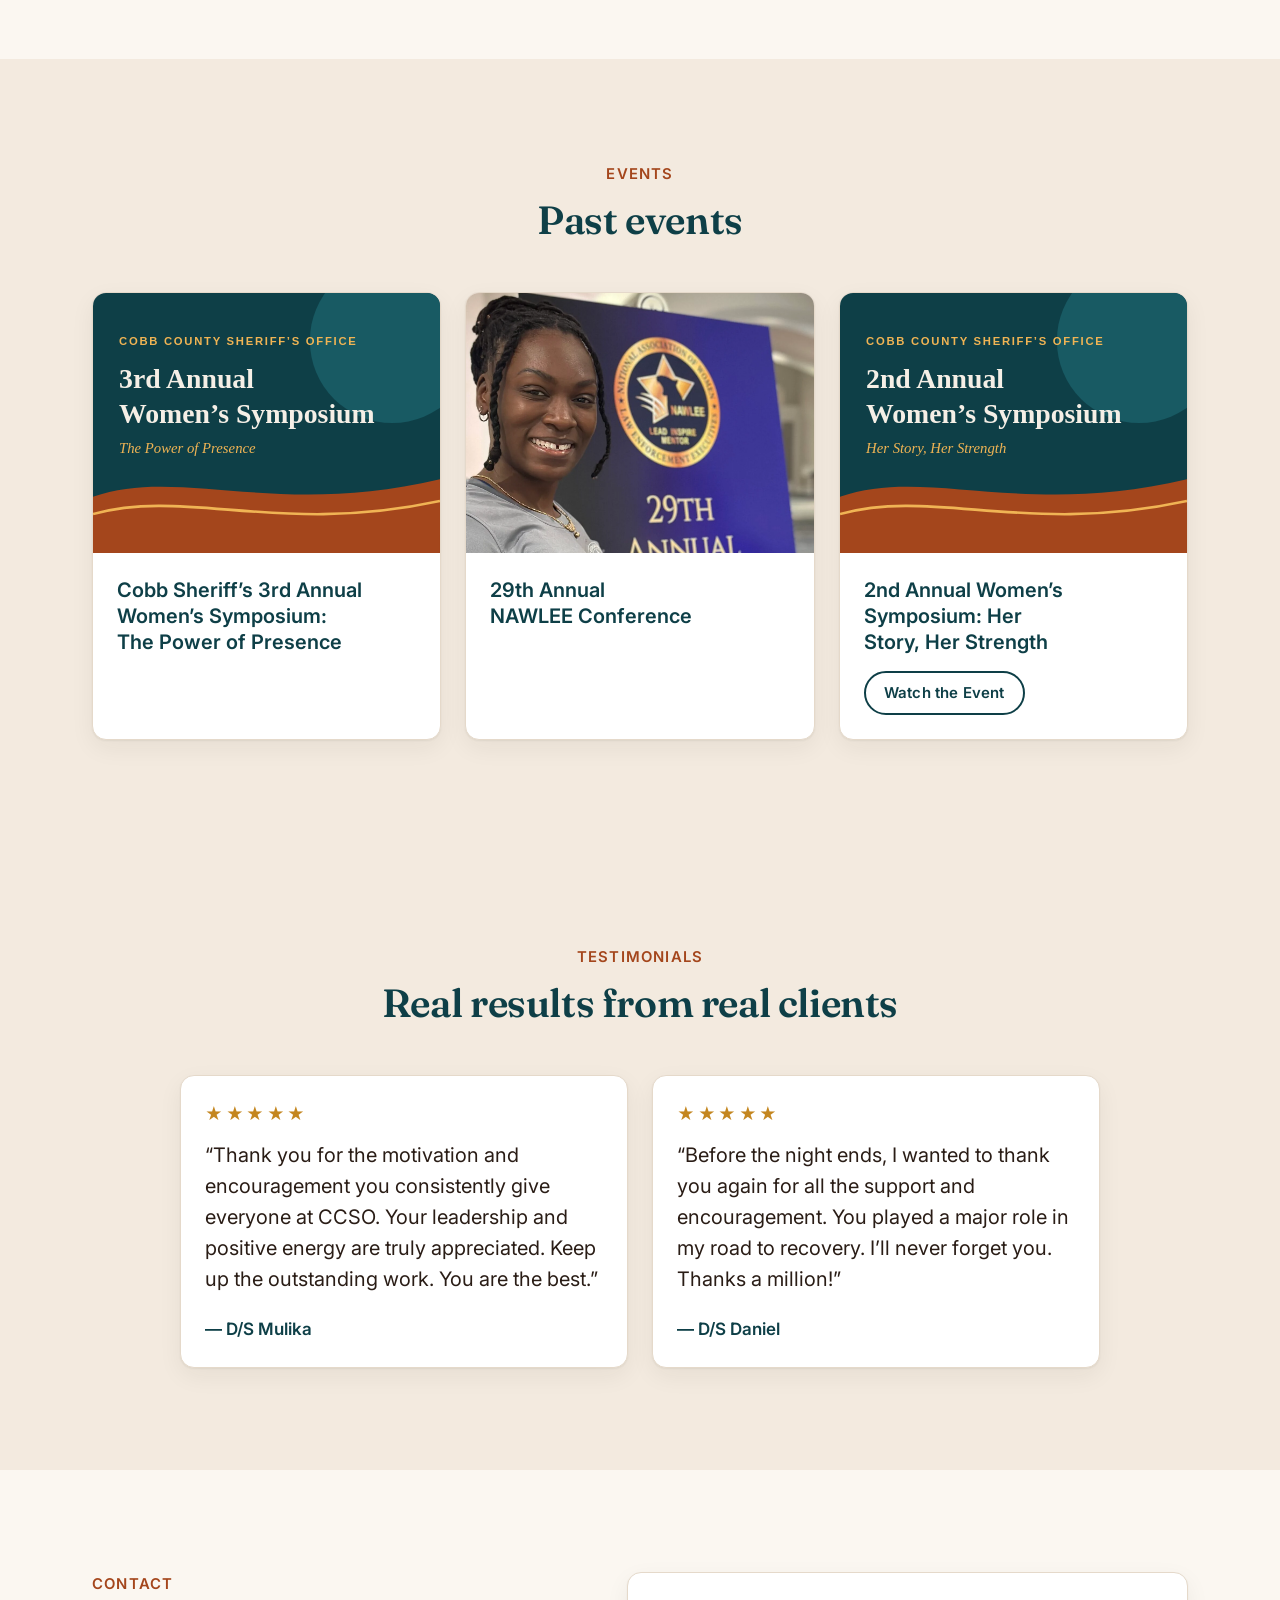
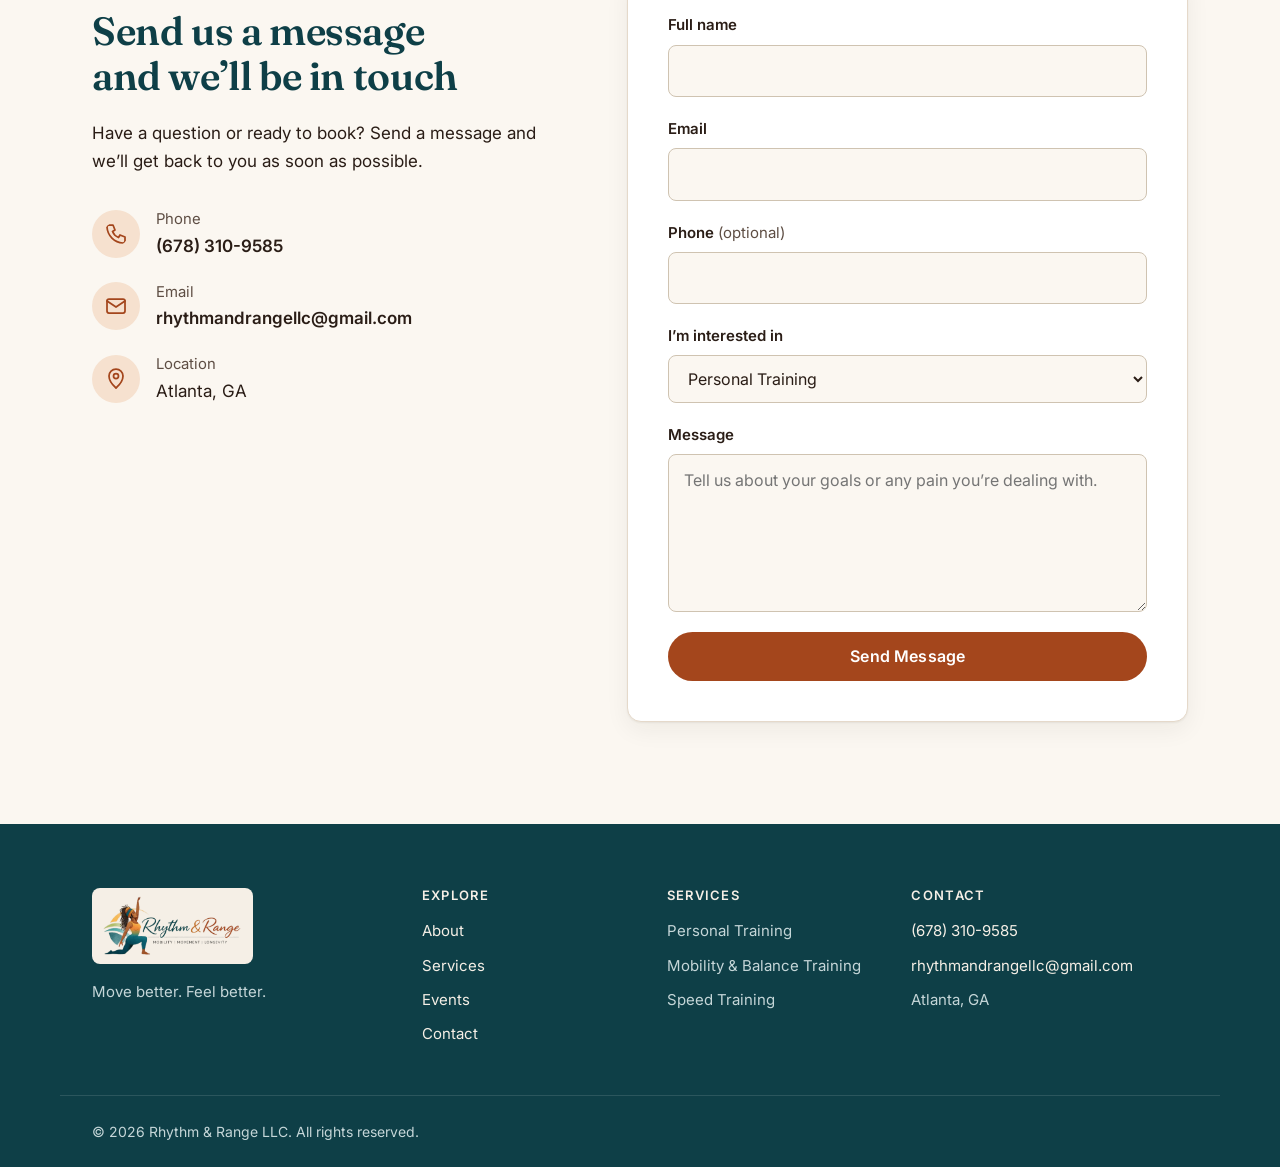
==== commit e940a68f: "Fill missing images: hero portrait, line-art icons, event tiles, favicon Uses the NAWLEE portrait as" ====
--- a/rhythmandrange/index.html
+++ b/rhythmandrange/index.html
@@ -13,7 +13,7 @@
   <meta property="og:title" content="Rhythm &amp; Range | Move Better. Feel Better.">
   <meta property="og:description" content="Mobility and performance coaching that restores movement, reduces pain, and builds lasting physical resilience.">
   <meta property="og:url" content="https://rhythmandrange.com/">
-  <meta property="og:image" content="https://rhythmandrange.com/images/hero.jpg">
+  <meta property="og:image" content="https://rhythmandrange.com/images/event-nawlee.webp">
   <meta name="twitter:card" content="summary_large_image">
 
   <link rel="icon" href="images/favicon-32.png" sizes="32x32">
@@ -24,7 +24,7 @@
   <link rel="preconnect" href="https://fonts.gstatic.com" crossorigin>
   <link rel="stylesheet" href="https://fonts.googleapis.com/css2?family=Fraunces:opsz,wght@9..144,500;9..144,600&family=Inter:wght@400;500;600&display=swap">
   <link rel="stylesheet" href="styles.css">
-  <link rel="preload" as="image" href="images/hero.jpg" fetchpriority="high">
+  <link rel="preload" as="image" href="images/event-nawlee.webp" fetchpriority="high">
 
   <script type="application/ld+json">
   {
@@ -33,7 +33,7 @@
     "name": "Rhythm & Range",
     "url": "https://rhythmandrange.com/",
     "logo": "https://rhythmandrange.com/images/logo.webp",
-    "image": "https://rhythmandrange.com/images/hero.jpg",
+    "image": "https://rhythmandrange.com/images/event-nawlee.webp",
     "description": "Mobility and performance coaching designed to restore movement, reduce pain, and build long-term physical resilience.",
     "telephone": "+1-678-310-9585",
     "email": "rhythmandrangellc@gmail.com",
@@ -83,7 +83,7 @@
           </div>
         </div>
         <div class="hero-media">
-          <img src="images/hero.jpg" alt="A Rhythm &amp; Range coaching session" width="720" height="880" fetchpriority="high">
+          <img src="images/event-nawlee.webp" alt="Jenea McCammon, founder of Rhythm &amp; Range" width="1293" height="1660" fetchpriority="high">
         </div>
       </div>
     </section>
@@ -126,10 +126,10 @@
         </div>
 
         <ul class="credentials" aria-label="Credentials">
-          <li><img src="images/cred-masters.png" alt="" width="96" height="96" loading="lazy"><span>Master’s in Sport Science &amp; Fitness Management</span></li>
-          <li><img src="images/cred-nasm.png" alt="" width="96" height="96" loading="lazy"><span>NASM Certified Personal Trainer</span></li>
+          <li><img src="images/cred-masters.svg" alt="" width="96" height="96" loading="lazy"><span>Master’s in Sport Science &amp; Fitness Management</span></li>
+          <li><img src="images/cred-cpt.svg" alt="" width="96" height="96" loading="lazy"><span>NASM Certified Personal Trainer</span></li>
           <li><img src="images/cred-track.webp" alt="" width="96" height="96" loading="lazy"><span>Former Professional Track Athlete</span></li>
-          <li><img src="images/cred-ryt.webp" alt="" width="96" height="96" loading="lazy"><span>Registered Yoga Teacher (RYT 200)</span></li>
+          <li><img src="images/cred-ryt.svg" alt="" width="96" height="96" loading="lazy"><span>Registered Yoga Teacher (RYT 200)</span></li>
         </ul>
 
         <div class="center">
@@ -152,7 +152,7 @@
             <p>Low confidence or motivation</p>
           </li>
           <li class="card card-media">
-            <img src="images/focus-mobility.jpg" alt="" width="296" height="300" loading="lazy">
+            <img src="images/focus-mobility.svg" alt="" width="296" height="300" loading="lazy">
             <h3>Mobility &amp; Range of Motion</h3>
             <p>Stiffness and limited movement</p>
           </li>
@@ -162,7 +162,7 @@
             <p>Difficulty with stability and control</p>
           </li>
           <li class="card card-media">
-            <img src="images/focus-consistency.png" alt="" width="296" height="300" loading="lazy">
+            <img src="images/focus-consistency.svg" alt="" width="296" height="300" loading="lazy">
             <h3>Consistency</h3>
             <p>Struggling to stay on track</p>
           </li>
@@ -240,7 +240,7 @@
         </div>
         <ul class="card-grid card-grid-3 events-grid">
           <li class="card event">
-            <img src="images/event-symposium-3.webp" alt="Event flyer for the Cobb County Sheriff’s Office 3rd Annual Women’s Symposium: The Power of Presence" width="768" height="768" loading="lazy">
+            <img src="images/event-symposium-3.svg" alt="" width="800" height="600" loading="lazy">
             <div class="event-body">
               <h3>Cobb Sheriff’s 3rd Annual Women’s Symposium: The Power of Presence</h3>
             </div>
@@ -252,7 +252,7 @@
             </div>
           </li>
           <li class="card event">
-            <img src="images/event-symposium-2.jpg" alt="2nd Annual Women’s Symposium: Her Story, Her Strength" width="1024" height="587" loading="lazy">
+            <img src="images/event-symposium-2.svg" alt="" width="800" height="600" loading="lazy">
             <div class="event-body">
               <h3>2nd Annual Women’s Symposium: Her Story, Her Strength</h3>
               <a class="btn btn-secondary btn-sm" href="https://www.youtube.com/watch?v=nhtXXKRwZ-I" target="_blank" rel="noopener">Watch the Event<span class="visually-hidden"> (opens in a new tab)</span></a>
--- a/rhythmandrange/styles.css
+++ b/rhythmandrange/styles.css
@@ -125,7 +125,7 @@
 .hero .eyebrow { color: var(--primary-soft); }
 .hero-tags span { white-space: nowrap; }
 .hero-tags span:not(:last-child)::after { content: "·"; margin: 0 0.5em; }
-.hero-media img { width: 100%; aspect-ratio: 4 / 5; object-fit: cover; border-radius: calc(var(--radius) * 1.5); box-shadow: var(--shadow); background: var(--tint); }
+.hero-media img { width: 100%; aspect-ratio: 4 / 5; object-fit: cover; object-position: center 15%; border-radius: calc(var(--radius) * 1.5); box-shadow: var(--shadow); background: var(--tint); }
 @media (max-width: 860px) {
   .hero-inner { grid-template-columns: 1fr; }
   .hero-media { order: -1; }
